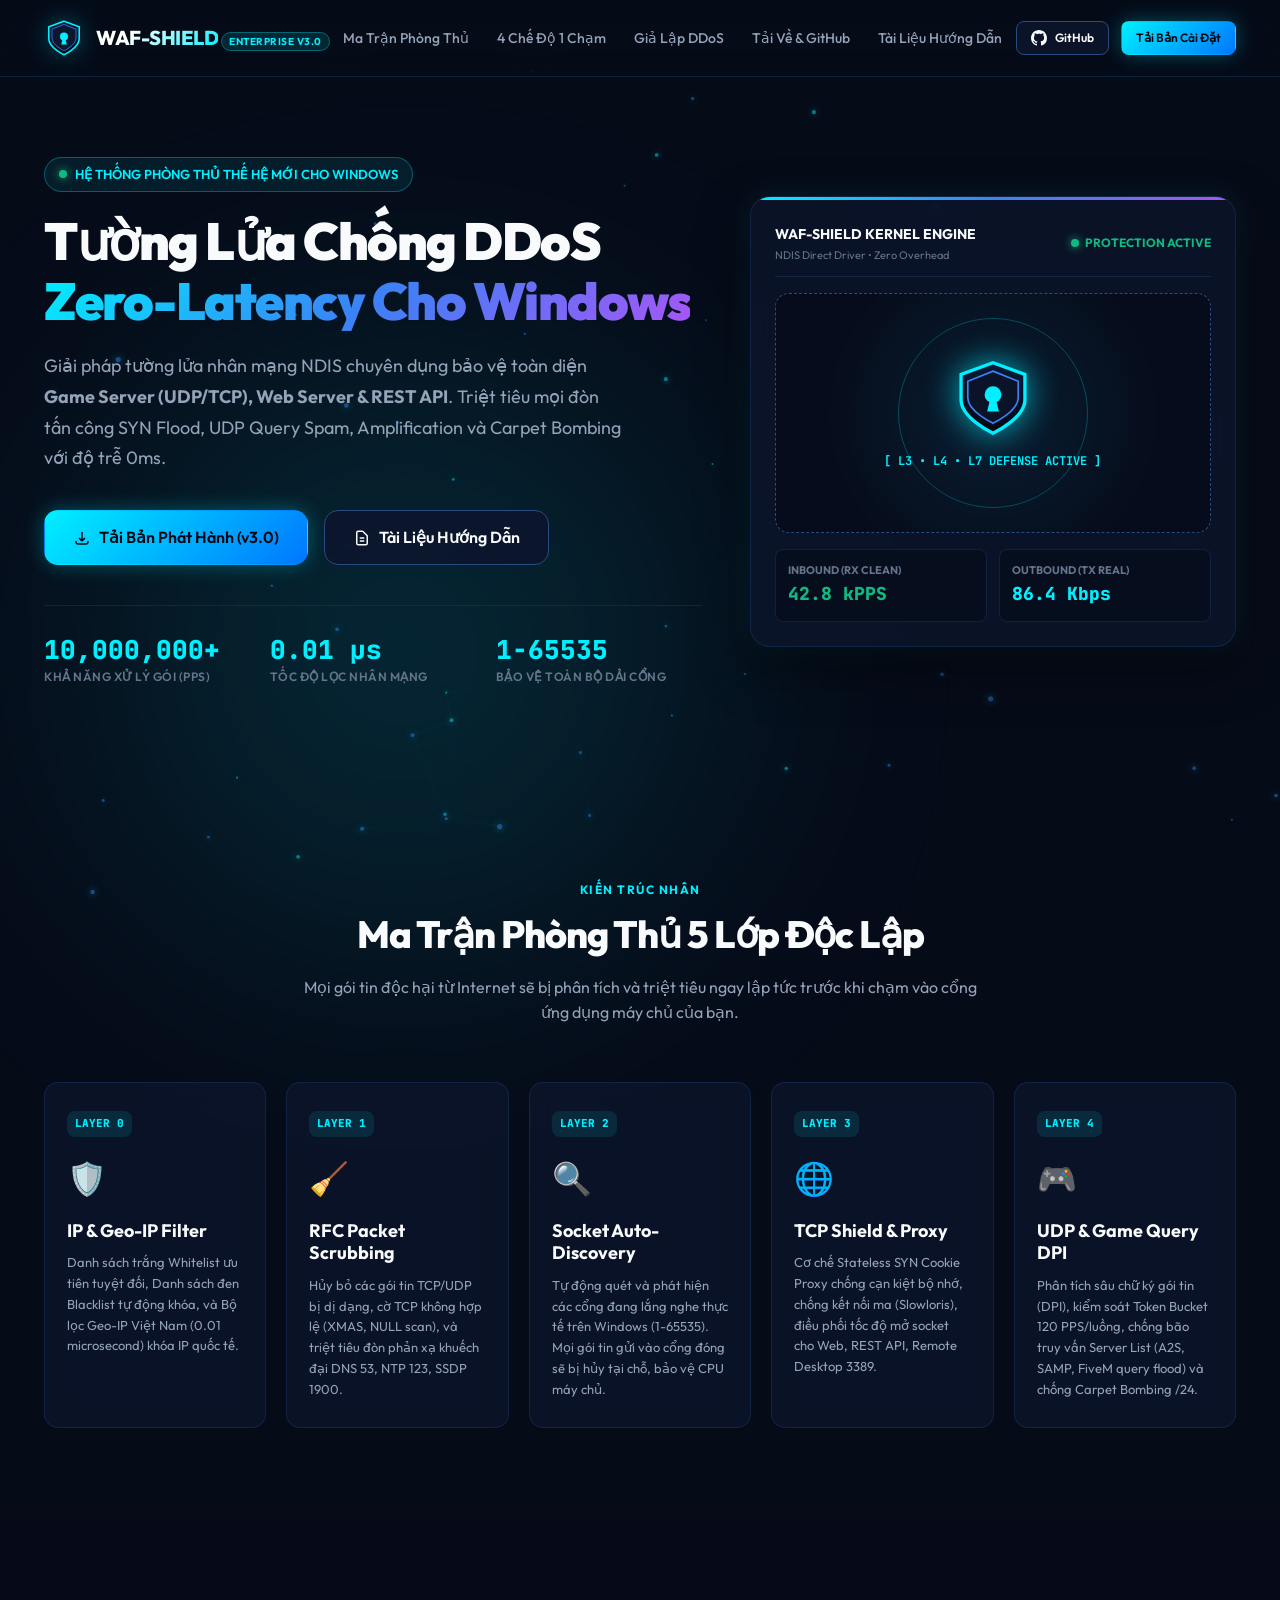
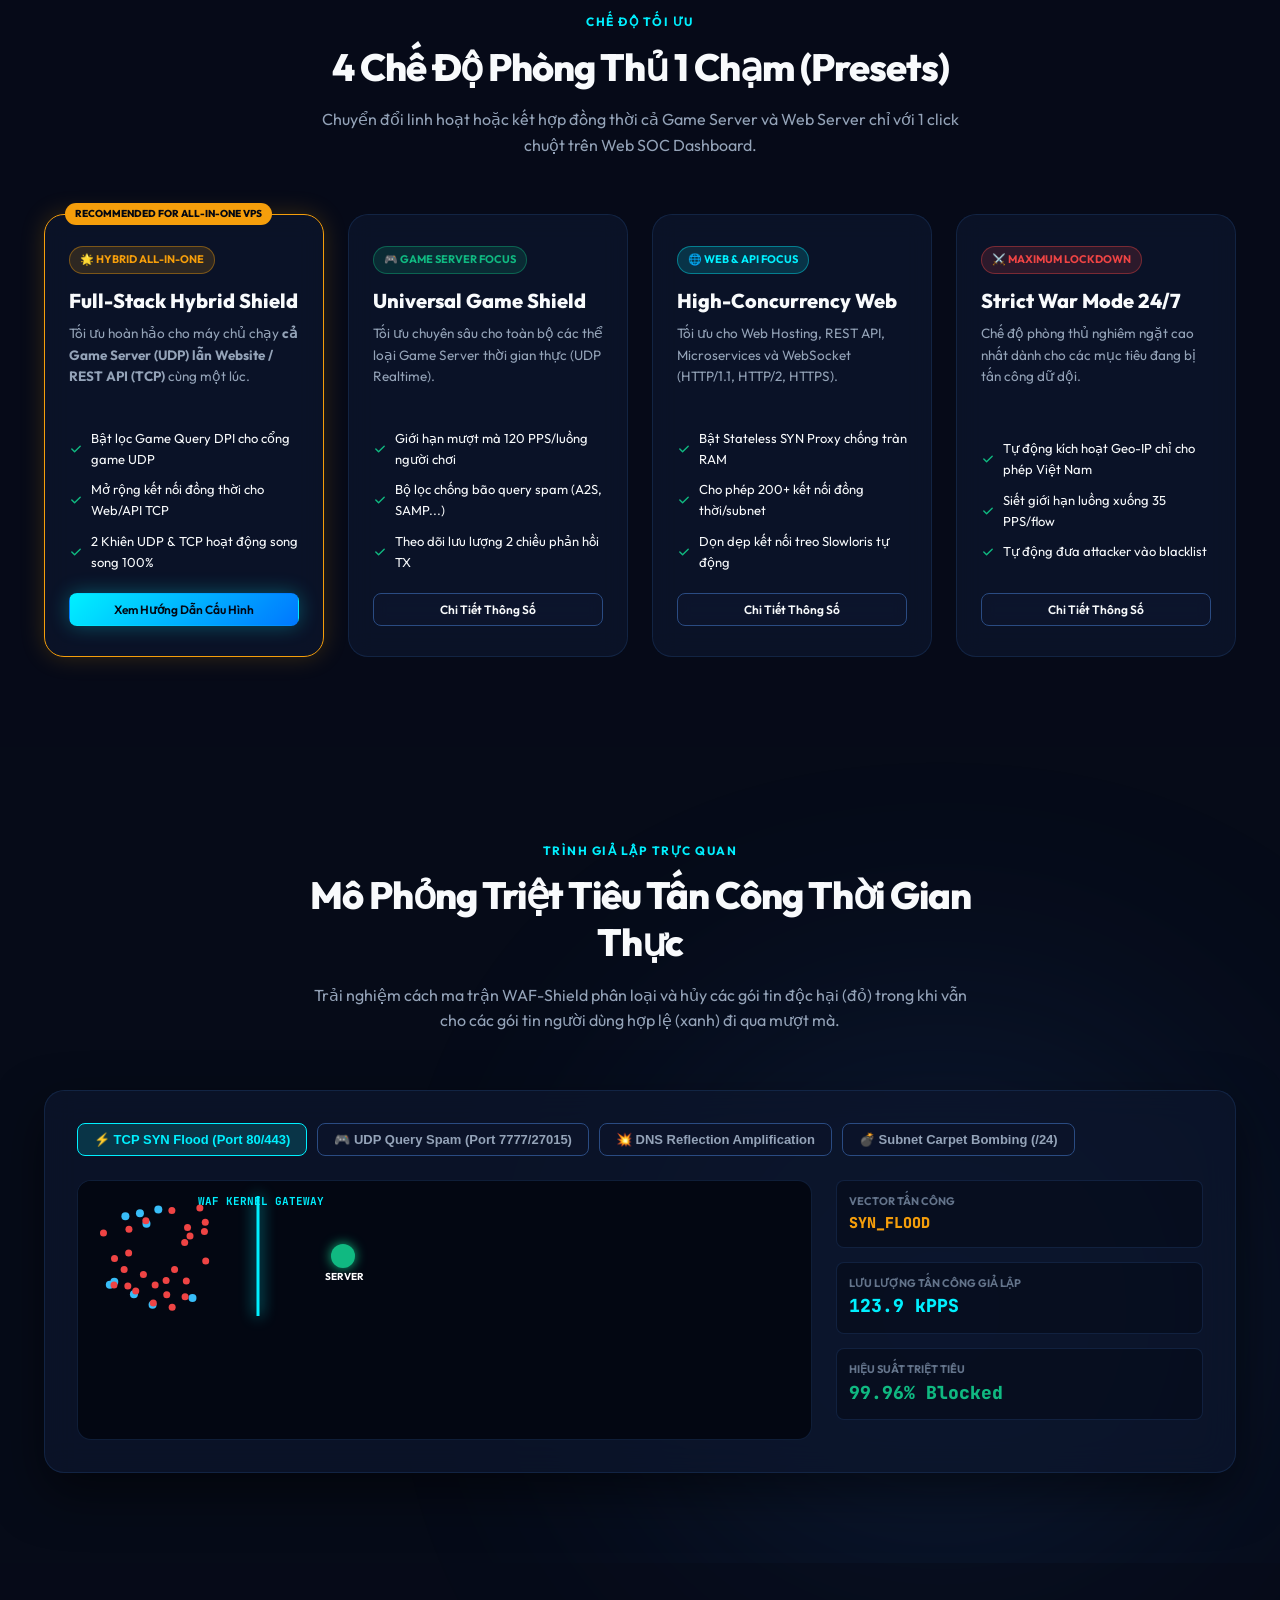
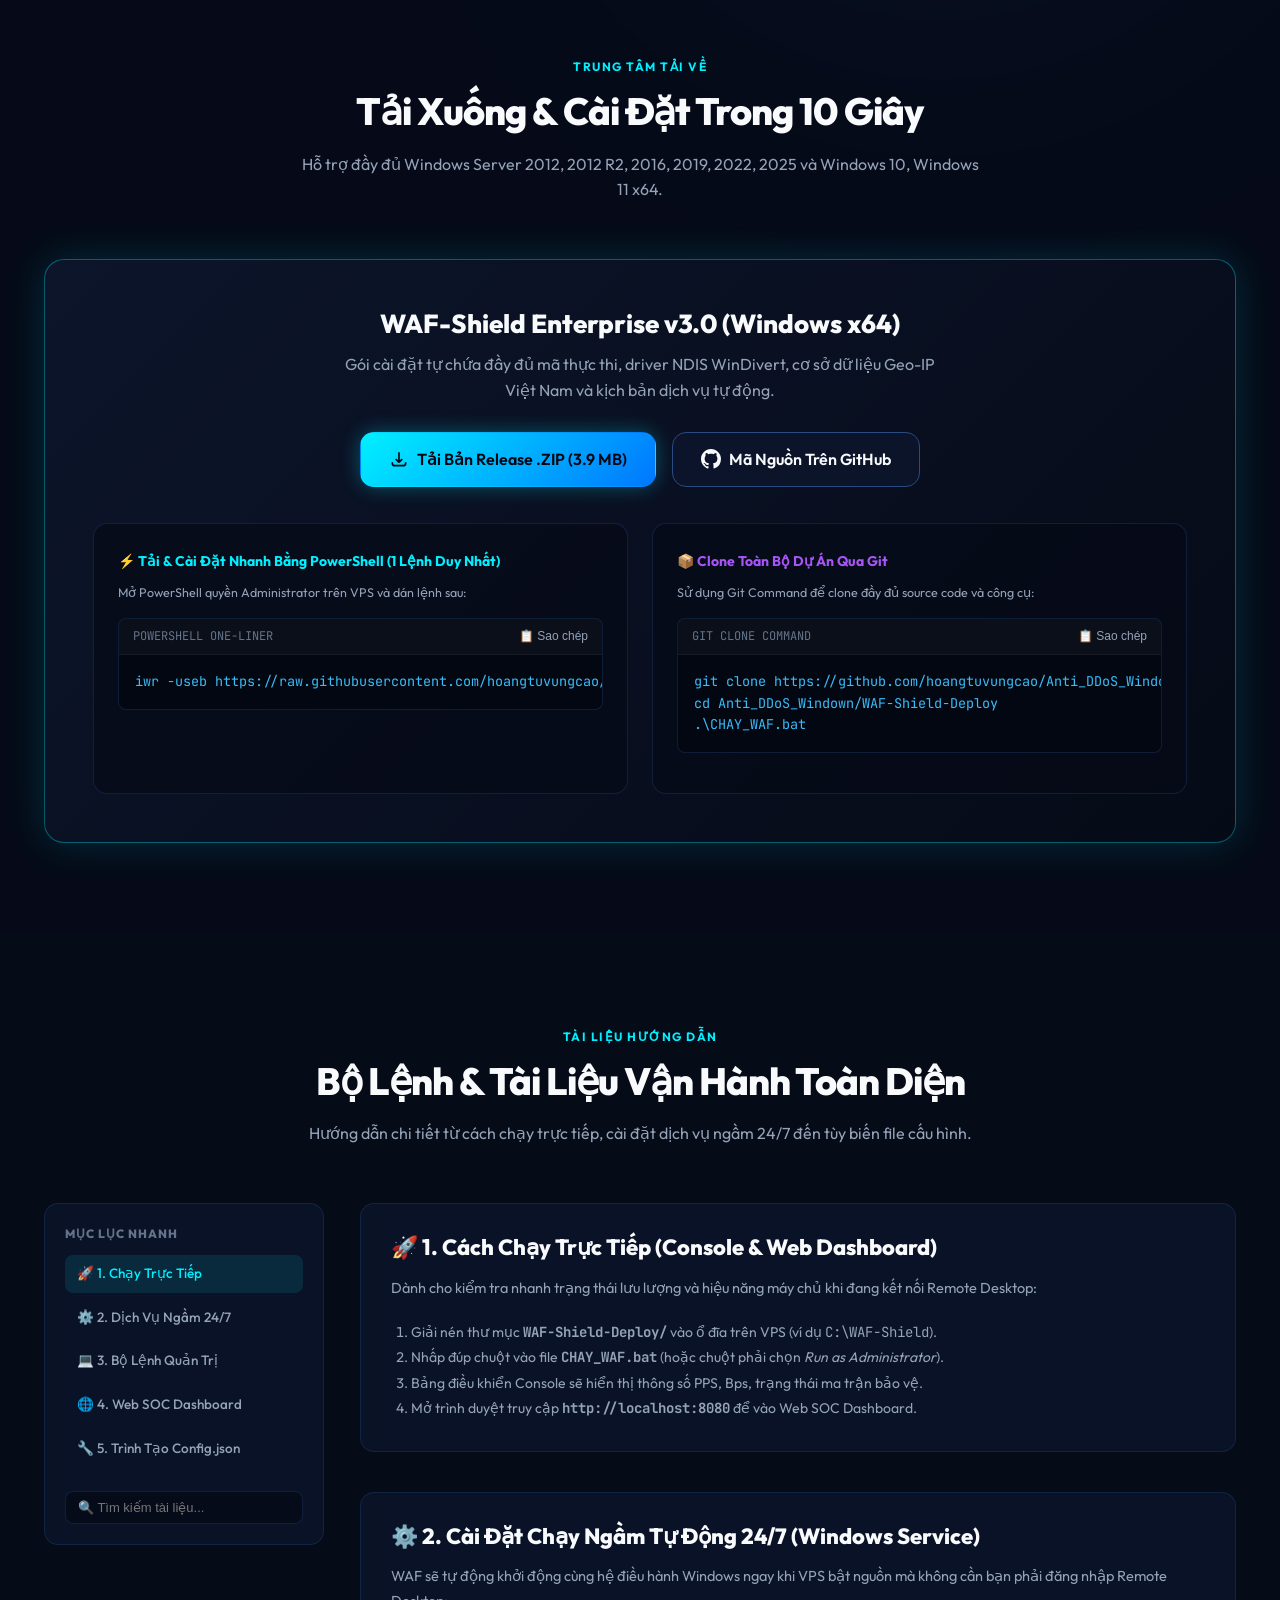
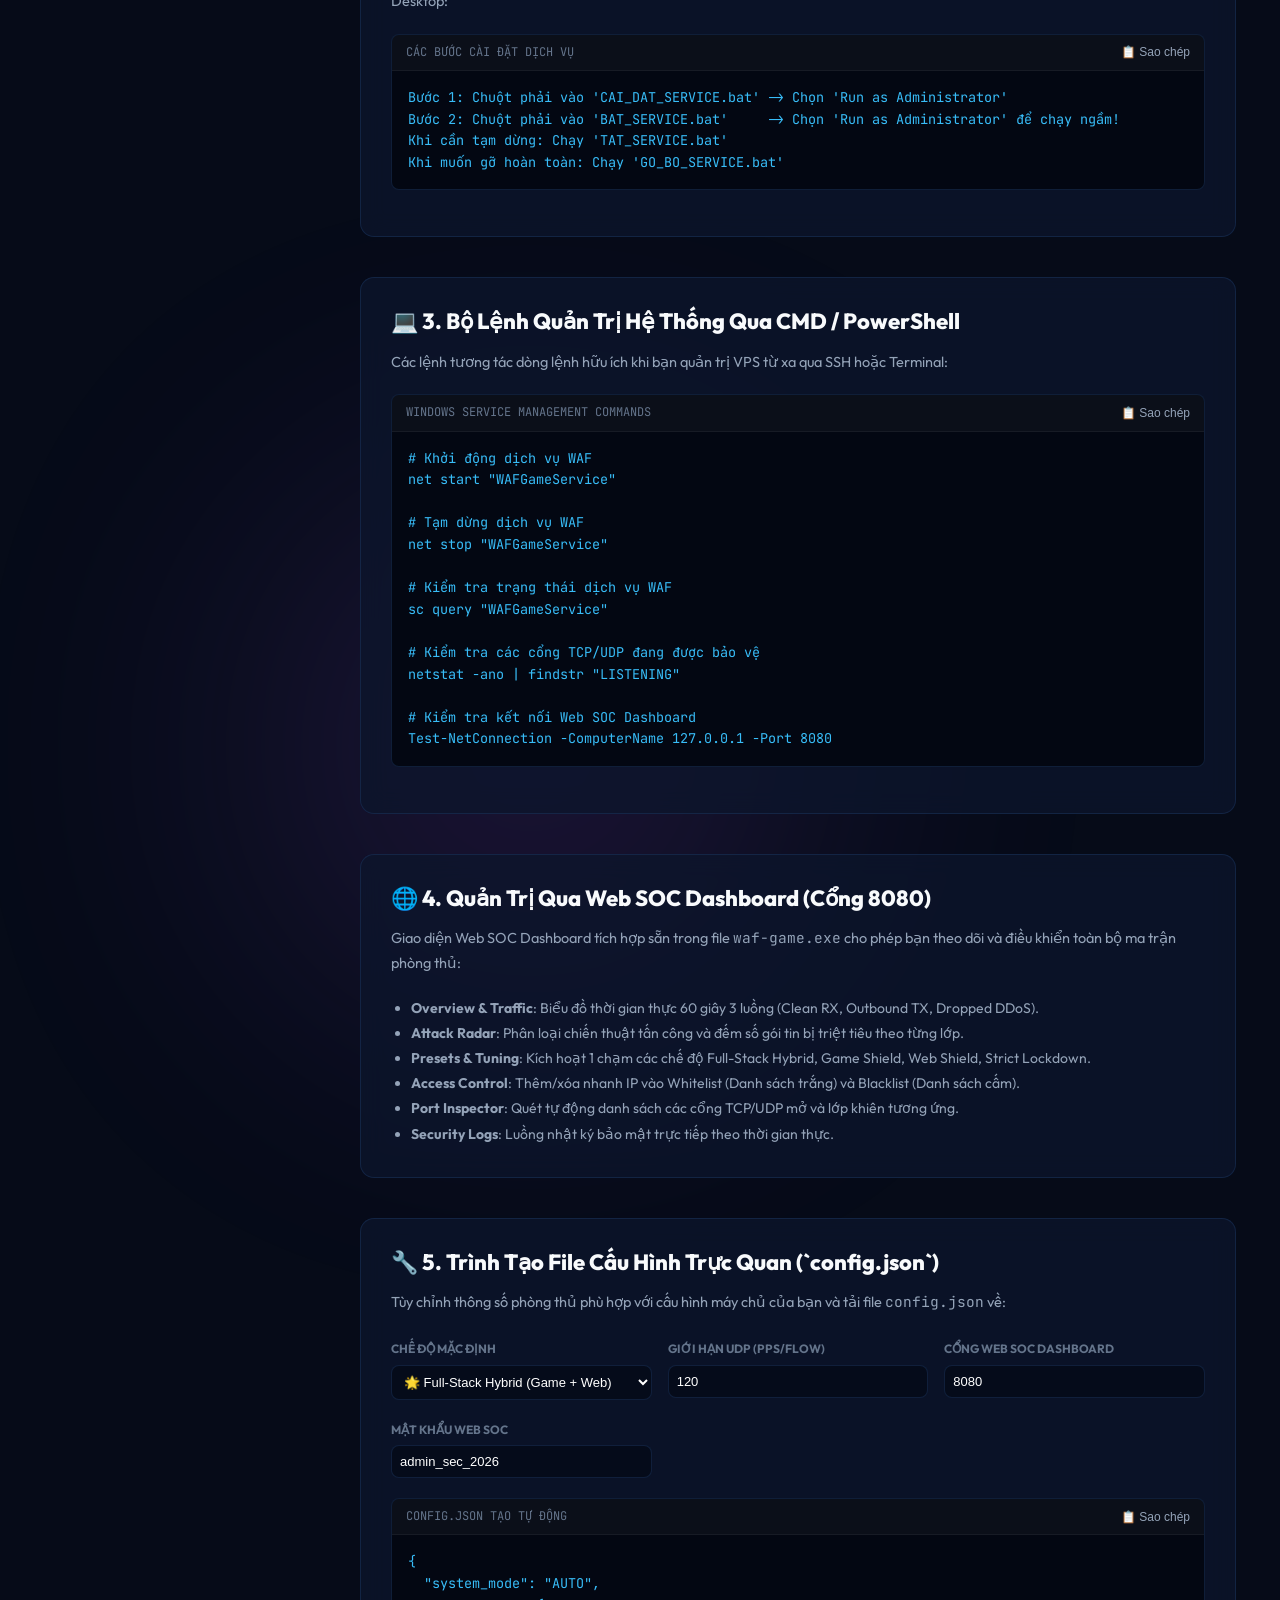
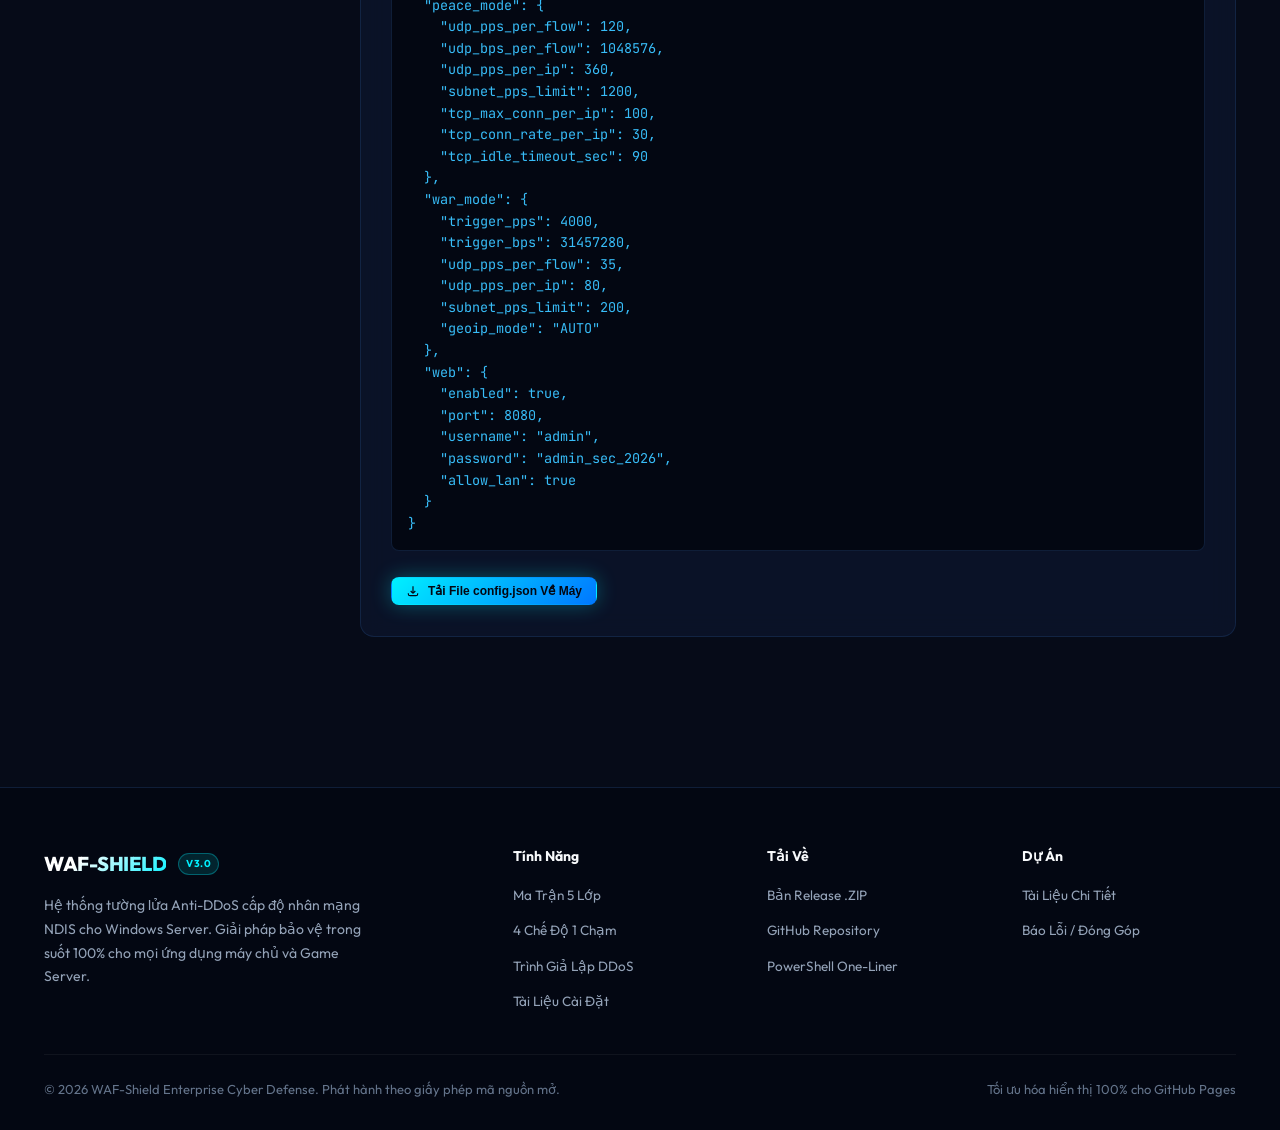
==== trangchu/index.html @ ae3f6ef0 "Add official exhibition landing page for GitHub Pages" ====
<!DOCTYPE html>
<html lang="vi">
<head>
    <meta charset="UTF-8">
    <meta name="viewport" content="width=device-width, initial-scale=1.0, maximum-scale=1.0, user-scalable=no, viewport-fit=cover">
    <title>WAF-Shield Enterprise v3.0 — Tường Lửa Anti-DDoS Đa Năng Cho Windows</title>
    <meta name="description" content="Hệ thống tường lửa Anti-DDoS chuyên dụng cho Game Server, Web Server và API trên Windows. Tốc độ nhân NDIS, độ trễ 0ms, giám sát 2 chiều RX/TX.">
    <meta name="keywords" content="Anti DDoS Windows, Game Server DDoS Protection, WAF Shield, WinDivert Firewall, Anti SYN Flood, Anti UDP Flood">
    <meta property="og:title" content="WAF-Shield Enterprise v3.0 — Anti-DDoS Firewall">
    <meta property="og:description" content="Bảo vệ toàn diện Game Server và Web Server trên Windows trước các cuộc tấn công DDoS quy mô lớn.">
    <meta property="og:type" content="website">

    <!-- Clean Vector SVG Cyber Favicon -->
    <link rel="icon" type="image/svg+xml" href="data:image/svg+xml,%3Csvg xmlns='http://www.w3.org/2000/svg' viewBox='0 0 24 24' fill='%2300f0ff'%3E%3Cpath d='M12 1L3 5v6c0 5.55 3.84 10.74 9 12 5.16-1.26 9-6.45 9-12V5l-9-4zm0 2.18l7 3.12v4.7c0 4.54-3.08 8.78-7 9.88-3.92-1.1-7-5.34-7-9.88V6.3l7-3.12z'/%3E%3C/svg%3E">

    <!-- CSS Design System -->
    <link rel="stylesheet" href="style.css">
</head>
<body>

    <!-- Cyber Canvas Background -->
    <canvas id="cyberCanvas"></canvas>
    <div class="glow-orb glow-orb-1"></div>
    <div class="glow-orb glow-orb-2"></div>
    <div class="glow-orb glow-orb-3"></div>

    <!-- Navigation Header -->
    <header class="navbar">
        <div class="container nav-container">
            <a href="#" class="nav-brand">
                <svg class="brand-icon" viewBox="0 0 100 100" fill="none" xmlns="http://www.w3.org/2000/svg">
                    <path d="M50 8L88 22V52C88 74 50 92 50 92C50 92 12 74 12 52V22L50 8Z" fill="url(#brandGrad)" stroke="#00f0ff" stroke-width="4"/>
                    <path d="M50 16L80 28V50C80 68 50 82 50 82C50 82 20 68 20 50V28L50 16Z" fill="#0d1830" stroke="#3b82f6" stroke-width="2"/>
                    <circle cx="50" cy="46" r="10" fill="#00f0ff"/>
                    <path d="M46 54L43 66H57L54 54H46Z" fill="#00f0ff"/>
                    <defs>
                        <linearGradient id="brandGrad" x1="50" y1="8" x2="50" y2="92" gradientUnits="userSpaceOnUse">
                            <stop stop-color="#0a1a36"/>
                            <stop offset="1" stop-color="#060c18"/>
                        </linearGradient>
                    </defs>
                </svg>
                <div>
                    <span class="brand-title">WAF-SHIELD</span>
                    <span class="brand-badge">ENTERPRISE v3.0</span>
                </div>
            </a>

            <ul class="nav-menu">
                <li><a href="#features" class="nav-link">Ma Trận Phòng Thủ</a></li>
                <li><a href="#presets" class="nav-link">4 Chế Độ 1 Chạm</a></li>
                <li><a href="#simulator" class="nav-link">Giả Lập DDoS</a></li>
                <li><a href="#download" class="nav-link">Tải Về & GitHub</a></li>
                <li><a href="#docs" class="nav-link">Tài Liệu Hướng Dẫn</a></li>
            </ul>

            <div class="nav-cta">
                <a href="https://github.com/hoangtuvungcao/Anti_DDoS_Windown" target="_blank" class="btn btn-secondary btn-sm">
                    <svg width="16" height="16" fill="currentColor" viewBox="0 0 24 24"><path d="M12 0C5.37 0 0 5.37 0 12c0 5.31 3.435 9.795 8.205 11.385.6.105.825-.255.825-.57 0-.285-.015-1.23-.015-2.235-3.015.555-3.795-.735-4.035-1.41-.135-.345-.72-1.41-1.23-1.695-.42-.225-1.02-.78-.015-.795.945-.015 1.62.87 1.845 1.23 1.08 1.815 2.805 1.305 3.495.99.105-.78.42-1.305.765-1.605-2.67-.3-5.46-1.335-5.46-5.925 0-1.305.465-2.385 1.23-3.225-.12-.3-.54-1.53.12-3.18 0 0 1.005-.315 3.3 1.23.96-.27 1.98-.405 3-.405s2.04.135 3 .405c2.295-1.56 3.3-1.23 3.3-1.23.66 1.65.24 2.88.12 3.18.765.84 1.23 1.905 1.23 3.225 0 4.605-2.805 5.625-5.475 5.925.435.375.81 1.095.81 2.22 0 1.605-.015 2.895-.015 3.3 0 .315.225.69.825.57A12.02 12.02 0 0024 12c0-6.63-5.37-12-12-12z"/></svg>
                    GitHub
                </a>
                <a href="#download" class="btn btn-primary btn-sm">Tải Bản Cài Đặt</a>
            </div>
        </div>
    </header>

    <!-- Hero Section -->
    <section class="hero">
        <div class="container hero-grid">
            <div>
                <div class="hero-tag">
                    <span class="pulse-dot"></span>
                    HỆ THỐNG PHÒNG THỦ THẾ HỆ MỚI CHO WINDOWS
                </div>
                <h1 class="hero-title">
                    Tường Lửa Chống DDoS <br>
                    <span class="gradient-text">Zero-Latency Cho Windows</span>
                </h1>
                <p class="hero-desc">
                    Giải pháp tường lửa nhân mạng NDIS chuyên dụng bảo vệ toàn diện <b>Game Server (UDP/TCP), Web Server & REST API</b>. Triệt tiêu mọi đòn tấn công SYN Flood, UDP Query Spam, Amplification và Carpet Bombing với độ trễ 0ms.
                </p>
                <div class="hero-actions">
                    <a href="#download" class="btn btn-primary btn-lg">
                        <svg width="18" height="18" fill="none" stroke="currentColor" stroke-width="2" viewBox="0 0 24 24"><path d="M4 16v1a3 3 0 003 3h10a3 3 0 003-3v-1m-4-4l-4 4m0 0l-4-4m4 4V4"/></svg>
                        Tải Bản Phát Hành (v3.0)
                    </a>
                    <a href="#docs" class="btn btn-secondary btn-lg">
                        <svg width="18" height="18" fill="none" stroke="currentColor" stroke-width="2" viewBox="0 0 24 24"><path d="M9 12h6m-6 4h6m2 5H7a2 2 0 01-2-2V5a2 2 0 012-2h5.586a1 1 0 01.707.293l5.414 5.414a1 1 0 01.293.707V19a2 2 0 01-2 2z"/></svg>
                        Tài Liệu Hướng Dẫn
                    </a>
                </div>
                <div class="hero-metrics">
                    <div class="metric-box">
                        <h4>10,000,000+</h4>
                        <p>Khả Năng Xử Lý Gói (PPS)</p>
                    </div>
                    <div class="metric-box">
                        <h4>0.01 µs</h4>
                        <p>Tốc Độ Lọc Nhân Mạng</p>
                    </div>
                    <div class="metric-box">
                        <h4>1-65535</h4>
                        <p>Bảo Vệ Toàn Bộ Dải Cổng</p>
                    </div>
                </div>
            </div>

            <!-- Hero Interactive Widget -->
            <div class="hero-widget">
                <div class="widget-header">
                    <div>
                        <b style="font-size:14px;">WAF-SHIELD KERNEL ENGINE</b>
                        <p style="font-size:11px; color:var(--text-muted);">NDIS Direct Driver • Zero Overhead</p>
                    </div>
                    <div class="widget-status">
                        <span class="pulse-dot"></span>
                        PROTECTION ACTIVE
                    </div>
                </div>

                <div class="widget-visual">
                    <div class="shield-radar-ring"></div>
                    <svg class="shield-center-icon" viewBox="0 0 100 100" fill="none" xmlns="http://www.w3.org/2000/svg">
                        <path d="M50 8L88 22V52C88 74 50 92 50 92C50 92 12 74 12 52V22L50 8Z" fill="url(#heroGrad)" stroke="#00f0ff" stroke-width="4"/>
                        <path d="M50 18L80 30V50C80 66 50 80 50 80C50 80 20 66 20 50V30L50 18Z" fill="#0b1329" stroke="#3b82f6" stroke-width="2"/>
                        <circle cx="50" cy="46" r="10" fill="#00f0ff"/>
                        <path d="M46 54L43 66H57L54 54H46Z" fill="#00f0ff"/>
                        <defs>
                            <linearGradient id="heroGrad" x1="50" y1="8" x2="50" y2="92" gradientUnits="userSpaceOnUse">
                                <stop stop-color="#0a1a36"/>
                                <stop offset="1" stop-color="#040812"/>
                            </linearGradient>
                        </defs>
                    </svg>
                    <div style="font-size:12px; font-weight:700; color:var(--cyan); margin-top:12px; font-family:var(--font-mono);">
                        [ L3 • L4 • L7 DEFENSE ACTIVE ]
                    </div>
                </div>

                <div class="widget-stream">
                    <div class="stream-card">
                        <div class="stream-title">Inbound (RX Clean)</div>
                        <div class="stream-val" style="color:var(--green);">42.8 kPPS</div>
                    </div>
                    <div class="stream-card">
                        <div class="stream-title">Outbound (TX Real)</div>
                        <div class="stream-val" style="color:var(--cyan);">86.4 Kbps</div>
                    </div>
                </div>
            </div>
        </div>
    </section>

    <!-- 5-Layer Defense Architecture -->
    <section id="features" class="section">
        <div class="container">
            <div class="section-header">
                <span class="section-tag">KIẾN TRÚC NHÂN</span>
                <h2 class="section-title">Ma Trận Phòng Thủ 5 Lớp Độc Lập</h2>
                <p class="section-desc">Mọi gói tin độc hại từ Internet sẽ bị phân tích và triệt tiêu ngay lập tức trước khi chạm vào cổng ứng dụng máy chủ của bạn.</p>
            </div>

            <div class="arch-grid">
                <div class="layer-card">
                    <span class="layer-num">LAYER 0</span>
                    <div class="layer-icon">🛡️</div>
                    <h3 class="layer-title">IP & Geo-IP Filter</h3>
                    <p class="layer-desc">Danh sách trắng Whitelist ưu tiên tuyệt đối, Danh sách đen Blacklist tự động khóa, và Bộ lọc Geo-IP Việt Nam (0.01 microsecond) khóa IP quốc tế.</p>
                </div>

                <div class="layer-card">
                    <span class="layer-num">LAYER 1</span>
                    <div class="layer-icon">🧹</div>
                    <h3 class="layer-title">RFC Packet Scrubbing</h3>
                    <p class="layer-desc">Hủy bỏ các gói tin TCP/UDP bị dị dạng, cờ TCP không hợp lệ (XMAS, NULL scan), và triệt tiêu đòn phản xạ khuếch đại DNS 53, NTP 123, SSDP 1900.</p>
                </div>

                <div class="layer-card">
                    <span class="layer-num">LAYER 2</span>
                    <div class="layer-icon">🔍</div>
                    <h3 class="layer-title">Socket Auto-Discovery</h3>
                    <p class="layer-desc">Tự động quét và phát hiện các cổng đang lắng nghe thực tế trên Windows (1-65535). Mọi gói tin gửi vào cổng đóng sẽ bị hủy tại chỗ, bảo vệ CPU máy chủ.</p>
                </div>

                <div class="layer-card">
                    <span class="layer-num">LAYER 3</span>
                    <div class="layer-icon">🌐</div>
                    <h3 class="layer-title">TCP Shield & Proxy</h3>
                    <p class="layer-desc">Cơ chế Stateless SYN Cookie Proxy chống cạn kiệt bộ nhớ, chống kết nối ma (Slowloris), điều phối tốc độ mở socket cho Web, REST API, Remote Desktop 3389.</p>
                </div>

                <div class="layer-card">
                    <span class="layer-num">LAYER 4</span>
                    <div class="layer-icon">🎮</div>
                    <h3 class="layer-title">UDP & Game Query DPI</h3>
                    <p class="layer-desc">Phân tích sâu chữ ký gói tin (DPI), kiểm soát Token Bucket 120 PPS/luồng, chống bão truy vấn Server List (A2S, SAMP, FiveM query flood) và chống Carpet Bombing /24.</p>
                </div>
            </div>
        </div>
    </section>

    <!-- 4 Instant Presets -->
    <section id="presets" class="section" style="background:rgba(6, 11, 24, 0.5);">
        <div class="container">
            <div class="section-header">
                <span class="section-tag">CHẾ ĐỘ TỐI ƯU</span>
                <h2 class="section-title">4 Chế Độ Phòng Thủ 1 Chạm (Presets)</h2>
                <p class="section-desc">Chuyển đổi linh hoạt hoặc kết hợp đồng thời cả Game Server và Web Server chỉ với 1 click chuột trên Web SOC Dashboard.</p>
            </div>

            <div class="presets-grid">
                <!-- Preset 1: Hybrid -->
                <div class="preset-item featured">
                    <div class="preset-item-header">
                        <span class="preset-badge" style="background:rgba(245, 158, 11, 0.15); color:var(--yellow); border:1px solid rgba(245, 158, 11, 0.4);">🌟 HYBRID ALL-IN-ONE</span>
                        <h3 class="preset-title">Full-Stack Hybrid Shield</h3>
                        <p class="preset-desc">Tối ưu hoàn hảo cho máy chủ chạy <b>cả Game Server (UDP) lẫn Website / REST API (TCP)</b> cùng một lúc.</p>
                    </div>
                    <ul class="preset-specs">
                        <li><svg width="14" height="14" fill="currentColor" viewBox="0 0 20 20"><path fill-rule="evenodd" d="M16.707 5.293a1 1 0 010 1.414l-8 8a1 1 0 01-1.414 0l-4-4a1 1 0 011.414-1.414L8 12.586l7.293-7.293a1 1 0 011.414 0z" clip-rule="evenodd"></path></svg> Bật lọc Game Query DPI cho cổng game UDP</li>
                        <li><svg width="14" height="14" fill="currentColor" viewBox="0 0 20 20"><path fill-rule="evenodd" d="M16.707 5.293a1 1 0 010 1.414l-8 8a1 1 0 01-1.414 0l-4-4a1 1 0 011.414-1.414L8 12.586l7.293-7.293a1 1 0 011.414 0z" clip-rule="evenodd"></path></svg> Mở rộng kết nối đồng thời cho Web/API TCP</li>
                        <li><svg width="14" height="14" fill="currentColor" viewBox="0 0 20 20"><path fill-rule="evenodd" d="M16.707 5.293a1 1 0 010 1.414l-8 8a1 1 0 01-1.414 0l-4-4a1 1 0 011.414-1.414L8 12.586l7.293-7.293a1 1 0 011.414 0z" clip-rule="evenodd"></path></svg> 2 Khiên UDP & TCP hoạt động song song 100%</li>
                    </ul>
                    <a href="#docs" class="btn btn-primary btn-sm">Xem Hướng Dẫn Cấu Hình</a>
                </div>

                <!-- Preset 2: Game -->
                <div class="preset-item">
                    <div class="preset-item-header">
                        <span class="preset-badge" style="background:rgba(16, 185, 129, 0.15); color:var(--green); border:1px solid rgba(16, 185, 129, 0.4);">🎮 GAME SERVER FOCUS</span>
                        <h3 class="preset-title">Universal Game Shield</h3>
                        <p class="preset-desc">Tối ưu chuyên sâu cho toàn bộ các thể loại Game Server thời gian thực (UDP Realtime).</p>
                    </div>
                    <ul class="preset-specs">
                        <li><svg width="14" height="14" fill="currentColor" viewBox="0 0 20 20"><path fill-rule="evenodd" d="M16.707 5.293a1 1 0 010 1.414l-8 8a1 1 0 01-1.414 0l-4-4a1 1 0 011.414-1.414L8 12.586l7.293-7.293a1 1 0 011.414 0z" clip-rule="evenodd"></path></svg> Giới hạn mượt mà 120 PPS/luồng người chơi</li>
                        <li><svg width="14" height="14" fill="currentColor" viewBox="0 0 20 20"><path fill-rule="evenodd" d="M16.707 5.293a1 1 0 010 1.414l-8 8a1 1 0 01-1.414 0l-4-4a1 1 0 011.414-1.414L8 12.586l7.293-7.293a1 1 0 011.414 0z" clip-rule="evenodd"></path></svg> Bộ lọc chống bão query spam (A2S, SAMP...)</li>
                        <li><svg width="14" height="14" fill="currentColor" viewBox="0 0 20 20"><path fill-rule="evenodd" d="M16.707 5.293a1 1 0 010 1.414l-8 8a1 1 0 01-1.414 0l-4-4a1 1 0 011.414-1.414L8 12.586l7.293-7.293a1 1 0 011.414 0z" clip-rule="evenodd"></path></svg> Theo dõi lưu lượng 2 chiều phản hồi TX</li>
                    </ul>
                    <a href="#docs" class="btn btn-secondary btn-sm">Chi Tiết Thông Số</a>
                </div>

                <!-- Preset 3: Web -->
                <div class="preset-item">
                    <div class="preset-item-header">
                        <span class="preset-badge" style="background:rgba(0, 240, 255, 0.15); color:var(--cyan); border:1px solid rgba(0, 240, 255, 0.4);">🌐 WEB & API FOCUS</span>
                        <h3 class="preset-title">High-Concurrency Web</h3>
                        <p class="preset-desc">Tối ưu cho Web Hosting, REST API, Microservices và WebSocket (HTTP/1.1, HTTP/2, HTTPS).</p>
                    </div>
                    <ul class="preset-specs">
                        <li><svg width="14" height="14" fill="currentColor" viewBox="0 0 20 20"><path fill-rule="evenodd" d="M16.707 5.293a1 1 0 010 1.414l-8 8a1 1 0 01-1.414 0l-4-4a1 1 0 011.414-1.414L8 12.586l7.293-7.293a1 1 0 011.414 0z" clip-rule="evenodd"></path></svg> Bật Stateless SYN Proxy chống tràn RAM</li>
                        <li><svg width="14" height="14" fill="currentColor" viewBox="0 0 20 20"><path fill-rule="evenodd" d="M16.707 5.293a1 1 0 010 1.414l-8 8a1 1 0 01-1.414 0l-4-4a1 1 0 011.414-1.414L8 12.586l7.293-7.293a1 1 0 011.414 0z" clip-rule="evenodd"></path></svg> Cho phép 200+ kết nối đồng thời/subnet</li>
                        <li><svg width="14" height="14" fill="currentColor" viewBox="0 0 20 20"><path fill-rule="evenodd" d="M16.707 5.293a1 1 0 010 1.414l-8 8a1 1 0 01-1.414 0l-4-4a1 1 0 011.414-1.414L8 12.586l7.293-7.293a1 1 0 011.414 0z" clip-rule="evenodd"></path></svg> Dọn dẹp kết nối treo Slowloris tự động</li>
                    </ul>
                    <a href="#docs" class="btn btn-secondary btn-sm">Chi Tiết Thông Số</a>
                </div>

                <!-- Preset 4: Strict -->
                <div class="preset-item">
                    <div class="preset-item-header">
                        <span class="preset-badge" style="background:rgba(239, 68, 68, 0.15); color:var(--red); border:1px solid rgba(239, 68, 68, 0.4);">⚔️ MAXIMUM LOCKDOWN</span>
                        <h3 class="preset-title">Strict War Mode 24/7</h3>
                        <p class="preset-desc">Chế độ phòng thủ nghiêm ngặt cao nhất dành cho các mục tiêu đang bị tấn công dữ dội.</p>
                    </div>
                    <ul class="preset-specs">
                        <li><svg width="14" height="14" fill="currentColor" viewBox="0 0 20 20"><path fill-rule="evenodd" d="M16.707 5.293a1 1 0 010 1.414l-8 8a1 1 0 01-1.414 0l-4-4a1 1 0 011.414-1.414L8 12.586l7.293-7.293a1 1 0 011.414 0z" clip-rule="evenodd"></path></svg> Tự động kích hoạt Geo-IP chỉ cho phép Việt Nam</li>
                        <li><svg width="14" height="14" fill="currentColor" viewBox="0 0 20 20"><path fill-rule="evenodd" d="M16.707 5.293a1 1 0 010 1.414l-8 8a1 1 0 01-1.414 0l-4-4a1 1 0 011.414-1.414L8 12.586l7.293-7.293a1 1 0 011.414 0z" clip-rule="evenodd"></path></svg> Siết giới hạn luồng xuống 35 PPS/flow</li>
                        <li><svg width="14" height="14" fill="currentColor" viewBox="0 0 20 20"><path fill-rule="evenodd" d="M16.707 5.293a1 1 0 010 1.414l-8 8a1 1 0 01-1.414 0l-4-4a1 1 0 011.414-1.414L8 12.586l7.293-7.293a1 1 0 011.414 0z" clip-rule="evenodd"></path></svg> Tự động đưa attacker vào blacklist</li>
                    </ul>
                    <a href="#docs" class="btn btn-secondary btn-sm">Chi Tiết Thông Số</a>
                </div>
            </div>
        </div>
    </section>

    <!-- Interactive DDoS Simulator -->
    <section id="simulator" class="section">
        <div class="container">
            <div class="section-header">
                <span class="section-tag">TRÌNH GIẢ LẬP TRỰC QUAN</span>
                <h2 class="section-title">Mô Phỏng Triệt Tiêu Tấn Công Thời Gian Thực</h2>
                <p class="section-desc">Trải nghiệm cách ma trận WAF-Shield phân loại và hủy các gói tin độc hại (đỏ) trong khi vẫn cho các gói tin người dùng hợp lệ (xanh) đi qua mượt mà.</p>
            </div>

            <div class="simulator-container">
                <div class="sim-controls">
                    <div class="sim-attacks">
                        <button class="sim-btn active" onclick="switchSimAttack('SYN_FLOOD')">⚡ TCP SYN Flood (Port 80/443)</button>
                        <button class="sim-btn" onclick="switchSimAttack('UDP_QUERY_SPAM')">🎮 UDP Query Spam (Port 7777/27015)</button>
                        <button class="sim-btn" onclick="switchSimAttack('DNS_AMPLIFICATION')">💥 DNS Reflection Amplification</button>
                        <button class="sim-btn" onclick="switchSimAttack('CARPET_BOMBING')">💣 Subnet Carpet Bombing (/24)</button>
                    </div>
                </div>

                <div class="sim-display">
                    <div class="sim-canvas-box">
                        <canvas id="simCanvas"></canvas>
                    </div>

                    <div class="sim-stats-box">
                        <div class="stream-card">
                            <div class="stream-title">Vector Tấn Công</div>
                            <div class="stream-val" id="simStatVector" style="color:var(--yellow); font-size:15px;">SYN_FLOOD</div>
                        </div>
                        <div class="stream-card">
                            <div class="stream-title">Lưu Lượng Tấn Công Giả Lập</div>
                            <div class="stream-val" id="simStatPPS" style="color:var(--cyan);">124.5 kPPS</div>
                        </div>
                        <div class="stream-card">
                            <div class="stream-title">Hiệu Suất Triệt Tiêu</div>
                            <div class="stream-val" id="simStatDrop" style="color:var(--green);">99.89% Blocked</div>
                        </div>
                    </div>
                </div>
            </div>
        </div>
    </section>

    <!-- Download & GitHub Release Center -->
    <section id="download" class="section" style="background:rgba(6, 11, 24, 0.5);">
        <div class="container">
            <div class="section-header">
                <span class="section-tag">TRUNG TÂM TẢI VỀ</span>
                <h2 class="section-title">Tải Xuống & Cài Đặt Trong 10 Giây</h2>
                <p class="section-desc">Hỗ trợ đầy đủ Windows Server 2012, 2012 R2, 2016, 2019, 2022, 2025 và Windows 10, Windows 11 x64.</p>
            </div>

            <div class="download-card">
                <h3 style="font-size:26px; font-weight:800; margin-bottom:12px;">WAF-Shield Enterprise v3.0 (Windows x64)</h3>
                <p style="color:var(--text-secondary); max-width:600px; margin:0 auto 28px;">
                    Gói cài đặt tự chứa đầy đủ mã thực thi, driver NDIS WinDivert, cơ sở dữ liệu Geo-IP Việt Nam và kịch bản dịch vụ tự động.
                </p>

                <div style="display:flex; justify-content:center; gap:16px; flex-wrap:wrap; margin-bottom:30px;">
                    <a href="https://github.com/hoangtuvungcao/Anti_DDoS_Windown/releases/latest/download/WAF-Shield-Windows-Release.zip" class="btn btn-primary btn-lg">
                        <svg width="20" height="20" fill="none" stroke="currentColor" stroke-width="2" viewBox="0 0 24 24"><path d="M4 16v1a3 3 0 003 3h10a3 3 0 003-3v-1m-4-4l-4 4m0 0l-4-4m4 4V4"/></svg>
                        Tải Bản Release .ZIP (3.9 MB)
                    </a>
                    <a href="https://github.com/hoangtuvungcao/Anti_DDoS_Windown" target="_blank" class="btn btn-secondary btn-lg">
                        <svg width="20" height="20" fill="currentColor" viewBox="0 0 24 24"><path d="M12 0C5.37 0 0 5.37 0 12c0 5.31 3.435 9.795 8.205 11.385.6.105.825-.255.825-.57 0-.285-.015-1.23-.015-2.235-3.015.555-3.795-.735-4.035-1.41-.135-.345-.72-1.41-1.23-1.695-.42-.225-1.02-.78-.015-.795.945-.015 1.62.87 1.845 1.23 1.08 1.815 2.805 1.305 3.495.99.105-.78.42-1.305.765-1.605-2.67-.3-5.46-1.335-5.46-5.925 0-1.305.465-2.385 1.23-3.225-.12-.3-.54-1.53.12-3.18 0 0 1.005-.315 3.3 1.23.96-.27 1.98-.405 3-.405s2.04.135 3 .405c2.295-1.56 3.3-1.23 3.3-1.23.66 1.65.24 2.88.12 3.18.765.84 1.23 1.905 1.23 3.225 0 4.605-2.805 5.625-5.475 5.925.435.375.81 1.095.81 2.22 0 1.605-.015 2.895-.015 3.3 0 .315.225.69.825.57A12.02 12.02 0 0024 12c0-6.63-5.37-12-12-12z"/></svg>
                        Mã Nguồn Trên GitHub
                    </a>
                </div>

                <div class="download-grid">
                    <div class="dl-box">
                        <b style="color:var(--cyan); font-size:14px;">⚡ Tải & Cài Đặt Nhanh Bằng PowerShell (1 Lệnh Duy Nhất)</b>
                        <p style="font-size:12.5px; color:var(--text-secondary); margin:8px 0 12px;">Mở PowerShell quyền Administrator trên VPS và dán lệnh sau:</p>
                        <div class="code-container">
                            <div class="code-header">
                                <span>POWERSHELL ONE-LINER</span>
                                <button class="code-copy-btn" onclick="copyCode('psCmd', 'lệnh PowerShell')">📋 Sao chép</button>
                            </div>
                            <pre class="code-box" id="psCmd">iwr -useb https://raw.githubusercontent.com/hoangtuvungcao/Anti_DDoS_Windown/main/WAF-Shield-Windows-Release.zip -OutFile WAF-Shield.zip; Expand-Archive WAF-Shield.zip -DestinationPath C:\WAF-Shield -Force; cd C:\WAF-Shield\WAF-Shield-Deploy; .\CHAY_WAF.bat</pre>
                        </div>
                    </div>

                    <div class="dl-box">
                        <b style="color:var(--purple); font-size:14px;">📦 Clone Toàn Bộ Dự Án Qua Git</b>
                        <p style="font-size:12.5px; color:var(--text-secondary); margin:8px 0 12px;">Sử dụng Git Command để clone đầy đủ source code và công cụ:</p>
                        <div class="code-container">
                            <div class="code-header">
                                <span>GIT CLONE COMMAND</span>
                                <button class="code-copy-btn" onclick="copyCode('gitCmd', 'lệnh Git')">📋 Sao chép</button>
                            </div>
                            <pre class="code-box" id="gitCmd">git clone https://github.com/hoangtuvungcao/Anti_DDoS_Windown.git
cd Anti_DDoS_Windown/WAF-Shield-Deploy
.\CHAY_WAF.bat</pre>
                        </div>
                    </div>
                </div>
            </div>
        </div>
    </section>

    <!-- Comprehensive Documentation & Commands Guide -->
    <section id="docs" class="section">
        <div class="container">
            <div class="section-header">
                <span class="section-tag">TÀI LIỆU HƯỚNG DẪN</span>
                <h2 class="section-title">Bộ Lệnh & Tài Liệu Vận Hành Toàn Diện</h2>
                <p class="section-desc">Hướng dẫn chi tiết từ cách chạy trực tiếp, cài đặt dịch vụ ngầm 24/7 đến tùy biến file cấu hình.</p>
            </div>

            <div class="docs-wrapper">
                <aside class="docs-sidebar">
                    <div class="docs-nav-title">Mục Lục Nhanh</div>
                    <ul class="docs-nav-list">
                        <li class="docs-nav-item active"><a href="#doc-quickstart">🚀 1. Chạy Trực Tiếp</a></li>
                        <li class="docs-nav-item"><a href="#doc-service">⚙️ 2. Dịch Vụ Ngầm 24/7</a></li>
                        <li class="docs-nav-item"><a href="#doc-cmds">💻 3. Bộ Lệnh Quản Trị</a></li>
                        <li class="docs-nav-item"><a href="#doc-web">🌐 4. Web SOC Dashboard</a></li>
                        <li class="docs-nav-item"><a href="#doc-config">🔧 5. Trình Tạo Config.json</a></li>
                    </ul>

                    <div style="margin-top:24px;">
                        <input type="text" id="docsSearchInput" placeholder="🔍 Tìm kiếm tài liệu..." style="width:100%; padding:8px 12px; background:rgba(6,11,24,0.7); border:1px solid var(--border-dim); border-radius:var(--radius-sm); color:#fff; font-size:13px;">
                    </div>
                </aside>

                <div class="docs-content">
                    <!-- Doc 1 -->
                    <div class="docs-block" id="doc-quickstart">
                        <h3>🚀 1. Cách Chạy Trực Tiếp (Console & Web Dashboard)</h3>
                        <p>Dành cho kiểm tra nhanh trạng thái lưu lượng và hiệu năng máy chủ khi đang kết nối Remote Desktop:</p>
                        <ol style="margin-left:20px; color:var(--text-secondary); line-height:1.8; font-size:14px;">
                            <li>Giải nén thư mục <b><code>WAF-Shield-Deploy/</code></b> vào ổ đĩa trên VPS (ví dụ <code>C:\WAF-Shield</code>).</li>
                            <li>Nhấp đúp chuột vào file <b><code>CHAY_WAF.bat</code></b> (hoặc chuột phải chọn <i>Run as Administrator</i>).</li>
                            <li>Bảng điều khiển Console sẽ hiển thị thông số PPS, Bps, trạng thái ma trận bảo vệ.</li>
                            <li>Mở trình duyệt truy cập <b><code>http://localhost:8080</code></b> để vào Web SOC Dashboard.</li>
                        </ol>
                    </div>

                    <!-- Doc 2 -->
                    <div class="docs-block" id="doc-service">
                        <h3>⚙️ 2. Cài Đặt Chạy Ngầm Tự Động 24/7 (Windows Service)</h3>
                        <p>WAF sẽ tự động khởi động cùng hệ điều hành Windows ngay khi VPS bật nguồn mà không cần bạn phải đăng nhập Remote Desktop:</p>
                        
                        <div class="code-container">
                            <div class="code-header">
                                <span>CÁC BƯỚC CÀI ĐẶT DỊCH VỤ</span>
                                <button class="code-copy-btn" onclick="copyCode('srvCmds', 'hướng dẫn dịch vụ')">📋 Sao chép</button>
                            </div>
                            <pre class="code-box" id="srvCmds">Bước 1: Chuột phải vào 'CAI_DAT_SERVICE.bat' -> Chọn 'Run as Administrator'
Bước 2: Chuột phải vào 'BAT_SERVICE.bat'     -> Chọn 'Run as Administrator' để chạy ngầm!
Khi cần tạm dừng: Chạy 'TAT_SERVICE.bat'
Khi muốn gỡ hoàn toàn: Chạy 'GO_BO_SERVICE.bat'</pre>
                        </div>
                    </div>

                    <!-- Doc 3 -->
                    <div class="docs-block" id="doc-cmds">
                        <h3>💻 3. Bộ Lệnh Quản Trị Hệ Thống Qua CMD / PowerShell</h3>
                        <p>Các lệnh tương tác dòng lệnh hữu ích khi bạn quản trị VPS từ xa qua SSH hoặc Terminal:</p>

                        <div class="code-container">
                            <div class="code-header">
                                <span>WINDOWS SERVICE MANAGEMENT COMMANDS</span>
                                <button class="code-copy-btn" onclick="copyCode('winCmds', 'lệnh Windows')">📋 Sao chép</button>
                            </div>
                            <pre class="code-box" id="winCmds"># Khởi động dịch vụ WAF
net start "WAFGameService"

# Tạm dừng dịch vụ WAF
net stop "WAFGameService"

# Kiểm tra trạng thái dịch vụ WAF
sc query "WAFGameService"

# Kiểm tra các cổng TCP/UDP đang được bảo vệ
netstat -ano | findstr "LISTENING"

# Kiểm tra kết nối Web SOC Dashboard
Test-NetConnection -ComputerName 127.0.0.1 -Port 8080</pre>
                        </div>
                    </div>

                    <!-- Doc 4 -->
                    <div class="docs-block" id="doc-web">
                        <h3>🌐 4. Quản Trị Qua Web SOC Dashboard (Cổng 8080)</h3>
                        <p>Giao diện Web SOC Dashboard tích hợp sẵn trong file <code>waf-game.exe</code> cho phép bạn theo dõi và điều khiển toàn bộ ma trận phòng thủ:</p>
                        <ul style="margin-left:20px; color:var(--text-secondary); line-height:1.8; font-size:14px;">
                            <li><b>Overview & Traffic</b>: Biểu đồ thời gian thực 60 giây 3 luồng (Clean RX, Outbound TX, Dropped DDoS).</li>
                            <li><b>Attack Radar</b>: Phân loại chiến thuật tấn công và đếm số gói tin bị triệt tiêu theo từng lớp.</li>
                            <li><b>Presets & Tuning</b>: Kích hoạt 1 chạm các chế độ Full-Stack Hybrid, Game Shield, Web Shield, Strict Lockdown.</li>
                            <li><b>Access Control</b>: Thêm/xóa nhanh IP vào Whitelist (Danh sách trắng) và Blacklist (Danh sách cấm).</li>
                            <li><b>Port Inspector</b>: Quét tự động danh sách các cổng TCP/UDP mở và lớp khiên tương ứng.</li>
                            <li><b>Security Logs</b>: Luồng nhật ký bảo mật trực tiếp theo thời gian thực.</li>
                        </ul>
                    </div>

                    <!-- Doc 5: Config Generator -->
                    <div class="docs-block" id="doc-config">
                        <h3>🔧 5. Trình Tạo File Cấu Hình Trực Quan (`config.json`)</h3>
                        <p>Tùy chỉnh thông số phòng thủ phù hợp với cấu hình máy chủ của bạn và tải file <code>config.json</code> về:</p>

                        <div style="display:grid; grid-template-columns:repeat(auto-fit, minmax(200px, 1fr)); gap:16px; margin-bottom:20px;">
                            <div>
                                <label style="font-size:12px; font-weight:700; color:var(--text-muted);">CHẾ ĐỘ MẶC ĐỊNH</label>
                                <select id="cfgPreset" onchange="updateGeneratedConfig()" style="width:100%; padding:8px; background:rgba(6,11,24,0.8); border:1px solid var(--border-dim); border-radius:var(--radius-sm); color:#fff; font-size:13px; margin-top:4px;">
                                    <option value="HYBRID">🌟 Full-Stack Hybrid (Game + Web)</option>
                                    <option value="GAME">🎮 Universal Game Shield</option>
                                    <option value="WEB">🌐 High-Concurrency Web Shield</option>
                                    <option value="STRICT">⚔️ Strict War Mode</option>
                                </select>
                            </div>
                            <div>
                                <label style="font-size:12px; font-weight:700; color:var(--text-muted);">GIỚI HẠN UDP (PPS/FLOW)</label>
                                <input type="number" id="cfgFlowPPS" value="120" oninput="updateGeneratedConfig()" style="width:100%; padding:8px; background:rgba(6,11,24,0.8); border:1px solid var(--border-dim); border-radius:var(--radius-sm); color:#fff; font-size:13px; margin-top:4px;">
                            </div>
                            <div>
                                <label style="font-size:12px; font-weight:700; color:var(--text-muted);">CỔNG WEB SOC DASHBOARD</label>
                                <input type="number" id="cfgWebPort" value="8080" oninput="updateGeneratedConfig()" style="width:100%; padding:8px; background:rgba(6,11,24,0.8); border:1px solid var(--border-dim); border-radius:var(--radius-sm); color:#fff; font-size:13px; margin-top:4px;">
                            </div>
                            <div>
                                <label style="font-size:12px; font-weight:700; color:var(--text-muted);">MẬT KHẨU WEB SOC</label>
                                <input type="text" id="cfgWebPass" value="admin_sec_2026" oninput="updateGeneratedConfig()" style="width:100%; padding:8px; background:rgba(6,11,24,0.8); border:1px solid var(--border-dim); border-radius:var(--radius-sm); color:#fff; font-size:13px; margin-top:4px;">
                            </div>
                        </div>

                        <div class="code-container">
                            <div class="code-header">
                                <span>CONFIG.JSON TẠO TỰ ĐỘNG</span>
                                <button class="code-copy-btn" onclick="copyCode('configJsonPreview', 'cấu hình config.json')">📋 Sao chép</button>
                            </div>
                            <pre class="code-box" id="configJsonPreview"></pre>
                        </div>

                        <button class="btn btn-primary btn-sm" onclick="downloadCustomConfig()" style="margin-top:10px;">
                            <svg width="14" height="14" fill="none" stroke="currentColor" stroke-width="2" viewBox="0 0 24 24"><path d="M4 16v1a3 3 0 003 3h10a3 3 0 003-3v-1m-4-4l-4 4m0 0l-4-4m4 4V4"/></svg>
                            Tải File config.json Về Máy
                        </button>
                    </div>
                </div>
            </div>
        </div>
    </section>

    <!-- Footer -->
    <footer class="footer">
        <div class="container">
            <div class="footer-grid">
                <div>
                    <div class="nav-brand" style="margin-bottom:12px;">
                        <span class="brand-title">WAF-SHIELD</span>
                        <span class="brand-badge">v3.0</span>
                    </div>
                    <p class="footer-desc">
                        Hệ thống tường lửa Anti-DDoS cấp độ nhân mạng NDIS cho Windows Server. Giải pháp bảo vệ trong suốt 100% cho mọi ứng dụng máy chủ và Game Server.
                    </p>
                </div>
                <div class="footer-col">
                    <h5>Tính Năng</h5>
                    <ul class="footer-links">
                        <li><a href="#features">Ma Trận 5 Lớp</a></li>
                        <li><a href="#presets">4 Chế Độ 1 Chạm</a></li>
                        <li><a href="#simulator">Trình Giả Lập DDoS</a></li>
                        <li><a href="#docs">Tài Liệu Cài Đặt</a></li>
                    </ul>
                </div>
                <div class="footer-col">
                    <h5>Tải Về</h5>
                    <ul class="footer-links">
                        <li><a href="https://github.com/hoangtuvungcao/Anti_DDoS_Windown/releases/latest/download/WAF-Shield-Windows-Release.zip">Bản Release .ZIP</a></li>
                        <li><a href="https://github.com/hoangtuvungcao/Anti_DDoS_Windown">GitHub Repository</a></li>
                        <li><a href="#download">PowerShell One-Liner</a></li>
                    </ul>
                </div>
                <div class="footer-col">
                    <h5>Dự Án</h5>
                    <ul class="footer-links">
                        <li><a href="https://github.com/hoangtuvungcao/Anti_DDoS_Windown/blob/main/README.md">Tài Liệu Chi Tiết</a></li>
                        <li><a href="https://github.com/hoangtuvungcao/Anti_DDoS_Windown/issues">Báo Lỗi / Đóng Góp</a></li>
                    </ul>
                </div>
            </div>

            <div class="footer-bottom">
                <div>© 2026 WAF-Shield Enterprise Cyber Defense. Phát hành theo giấy phép mã nguồn mở.</div>
                <div>Tối ưu hóa hiển thị 100% cho GitHub Pages</div>
            </div>
        </div>
    </footer>

    <!-- JavaScript Engine -->
    <script src="app.js"></script>
</body>
</html>
---- trangchu/style.css ----
/* ==========================================================================
   WAF-SHIELD ENTERPRISE — OFFICIAL EXHIBITION & LANDING PAGE DESIGN SYSTEM
   Cyberpunk / AI Dark Aesthetics • Glassmorphism • Neon Accents
   ========================================================================== */

@import url('https://fonts.googleapis.com/css2?family=Outfit:wght@300;400;500;600;700;800;900&family=JetBrains+Mono:wght@400;500;700&display=swap');

:root {
    --bg-darkest: #030712;
    --bg-base: #060b18;
    --bg-surface: #0b1329;
    --bg-card: rgba(13, 22, 45, 0.75);
    --bg-card-hover: rgba(19, 32, 65, 0.85);
    
    --border-dim: rgba(30, 58, 102, 0.45);
    --border-glow: rgba(0, 240, 255, 0.35);
    --border-highlight: #2a4b82;

    --cyan: #00f0ff;
    --cyan-glow: rgba(0, 240, 255, 0.3);
    --blue: #3b82f6;
    --blue-glow: rgba(59, 130, 246, 0.3);
    --green: #10b981;
    --green-glow: rgba(16, 185, 129, 0.3);
    --red: #ef4444;
    --red-glow: rgba(239, 68, 68, 0.3);
    --purple: #a855f7;
    --purple-glow: rgba(168, 85, 247, 0.3);
    --yellow: #f59e0b;

    --text-primary: #f8fafc;
    --text-secondary: #94a3b8;
    --text-muted: #64748b;

    --radius-sm: 8px;
    --radius-md: 14px;
    --radius-lg: 20px;
    --radius-full: 9999px;

    --font-main: 'Outfit', -apple-system, BlinkMacSystemFont, sans-serif;
    --font-mono: 'JetBrains Mono', monospace;
    --transition: all 0.25s cubic-bezier(0.4, 0, 0.2, 1);
}

*, *::before, *::after {
    box-sizing: border-box;
    margin: 0;
    padding: 0;
}

html {
    scroll-behavior: smooth;
    color-scheme: dark;
}

body {
    background-color: var(--bg-base);
    color: var(--text-primary);
    font-family: var(--font-main);
    line-height: 1.6;
    overflow-x: hidden;
    position: relative;
    min-height: 100vh;
}

/* Background Cyber Canvas */
#cyberCanvas {
    position: fixed;
    top: 0;
    left: 0;
    width: 100%;
    height: 100%;
    z-index: -1;
    pointer-events: none;
    opacity: 0.65;
}

/* Ambient Glow Blobs */
.glow-orb {
    position: absolute;
    width: 550px;
    height: 550px;
    border-radius: 50%;
    filter: blur(140px);
    pointer-events: none;
    z-index: -1;
    opacity: 0.15;
}
.glow-orb-1 { top: 5%; left: 10%; background: var(--cyan); }
.glow-orb-2 { top: 35%; right: 5%; background: var(--blue); }
.glow-orb-3 { top: 70%; left: 20%; background: var(--purple); }

/* Typography */
h1, h2, h3, h4, h5, h6 {
    font-weight: 700;
    color: var(--text-primary);
    line-height: 1.25;
}

a {
    color: inherit;
    text-decoration: none;
}

code, pre {
    font-family: var(--font-mono);
}

/* Container */
.container {
    max-width: 1240px;
    margin: 0 auto;
    padding: 0 24px;
}

/* Header & Navbar */
.navbar {
    position: sticky;
    top: 0;
    z-index: 1000;
    background: rgba(6, 11, 24, 0.82);
    backdrop-filter: blur(16px);
    -webkit-backdrop-filter: blur(16px);
    border-bottom: 1px solid var(--border-dim);
    transition: var(--transition);
}

.nav-container {
    display: flex;
    align-items: center;
    justify-content: space-between;
    height: 76px;
}

.nav-brand {
    display: flex;
    align-items: center;
    gap: 12px;
}

.brand-icon {
    width: 40px;
    height: 40px;
    border-radius: var(--radius-sm);
    filter: drop-shadow(0 0 12px var(--cyan-glow));
    transition: var(--transition);
}
.nav-brand:hover .brand-icon {
    transform: scale(1.08) rotate(-3deg);
}

.brand-title {
    font-size: 20px;
    font-weight: 800;
    letter-spacing: -0.5px;
    background: linear-gradient(135deg, #ffffff 30%, var(--cyan) 100%);
    -webkit-background-clip: text;
    -webkit-text-fill-color: transparent;
}
.brand-badge {
    font-size: 10px;
    font-weight: 700;
    padding: 2px 7px;
    border-radius: var(--radius-full);
    background: rgba(0, 240, 255, 0.12);
    color: var(--cyan);
    border: 1px solid rgba(0, 240, 255, 0.3);
    text-transform: uppercase;
    letter-spacing: 0.5px;
}

.nav-menu {
    display: flex;
    align-items: center;
    gap: 28px;
    list-style: none;
}

.nav-link {
    font-size: 14px;
    font-weight: 500;
    color: var(--text-secondary);
    transition: var(--transition);
    position: relative;
    padding: 6px 0;
}
.nav-link:hover, .nav-link.active {
    color: var(--cyan);
}
.nav-link::after {
    content: '';
    position: absolute;
    bottom: 0;
    left: 0;
    width: 0%;
    height: 2px;
    background: var(--cyan);
    box-shadow: 0 0 8px var(--cyan);
    transition: var(--transition);
}
.nav-link:hover::after, .nav-link.active::after {
    width: 100%;
}

.nav-cta {
    display: flex;
    align-items: center;
    gap: 12px;
}

/* Buttons */
.btn {
    display: inline-flex;
    align-items: center;
    justify-content: center;
    gap: 8px;
    padding: 10px 20px;
    font-size: 14px;
    font-weight: 600;
    border-radius: var(--radius-sm);
    cursor: pointer;
    transition: var(--transition);
    border: 1px solid transparent;
    text-decoration: none;
    user-select: none;
}

.btn-primary {
    background: linear-gradient(135deg, #00f0ff 0%, #0077ff 100%);
    color: #030712;
    box-shadow: 0 0 20px var(--cyan-glow);
}
.btn-primary:hover {
    transform: translateY(-2px);
    box-shadow: 0 0 30px rgba(0, 240, 255, 0.5);
}

.btn-secondary {
    background: rgba(13, 22, 45, 0.85);
    color: var(--text-primary);
    border-color: var(--border-highlight);
    backdrop-filter: blur(8px);
}
.btn-secondary:hover {
    background: rgba(19, 32, 65, 0.95);
    border-color: var(--cyan);
    color: var(--cyan);
    transform: translateY(-2px);
}

.btn-danger {
    background: linear-gradient(135deg, #ef4444 0%, #991b1b 100%);
    color: #ffffff;
    box-shadow: 0 0 16px var(--red-glow);
}

.btn-sm {
    padding: 6px 14px;
    font-size: 12px;
}
.btn-lg {
    padding: 14px 28px;
    font-size: 16px;
    border-radius: var(--radius-md);
}

/* Hero Section */
.hero {
    padding: 80px 0 100px;
    position: relative;
}

.hero-grid {
    display: grid;
    grid-template-columns: 1.15fr 0.85fr;
    gap: 48px;
    align-items: center;
}

.hero-tag {
    display: inline-flex;
    align-items: center;
    gap: 8px;
    padding: 6px 14px;
    border-radius: var(--radius-full);
    background: rgba(0, 240, 255, 0.08);
    border: 1px solid rgba(0, 240, 255, 0.3);
    color: var(--cyan);
    font-size: 13px;
    font-weight: 600;
    margin-bottom: 20px;
}
.pulse-dot {
    width: 8px;
    height: 8px;
    border-radius: 50%;
    background: var(--green);
    box-shadow: 0 0 10px var(--green);
    animation: pulseGlow 1.8s infinite;
}
@keyframes pulseGlow {
    0%, 100% { transform: scale(1); opacity: 1; }
    50% { transform: scale(1.4); opacity: 0.6; }
}

.hero-title {
    font-size: 52px;
    font-weight: 900;
    line-height: 1.15;
    margin-bottom: 20px;
    letter-spacing: -1.5px;
}
.gradient-text {
    background: linear-gradient(135deg, #00f0ff 0%, #3b82f6 50%, #a855f7 100%);
    -webkit-background-clip: text;
    -webkit-text-fill-color: transparent;
}

.hero-desc {
    font-size: 18px;
    color: var(--text-secondary);
    line-height: 1.7;
    margin-bottom: 36px;
    max-width: 580px;
}

.hero-actions {
    display: flex;
    flex-wrap: wrap;
    gap: 16px;
    margin-bottom: 40px;
}

.hero-metrics {
    display: grid;
    grid-template-columns: repeat(3, 1fr);
    gap: 20px;
    border-top: 1px solid var(--border-dim);
    padding-top: 28px;
}
.metric-box h4 {
    font-size: 26px;
    font-weight: 800;
    color: var(--cyan);
    font-family: var(--font-mono);
}
.metric-box p {
    font-size: 12px;
    color: var(--text-muted);
    text-transform: uppercase;
    letter-spacing: 0.5px;
    font-weight: 600;
}

/* Interactive Shield Widget (Hero Right) */
.hero-widget {
    background: var(--bg-card);
    border: 1px solid var(--border-dim);
    border-radius: var(--radius-lg);
    padding: 24px;
    backdrop-filter: blur(20px);
    box-shadow: 0 20px 50px rgba(0, 0, 0, 0.5), 0 0 30px rgba(0, 240, 255, 0.1);
    position: relative;
    overflow: hidden;
}
.hero-widget::before {
    content: '';
    position: absolute;
    top: 0;
    left: 0;
    width: 100%;
    height: 3px;
    background: linear-gradient(90deg, var(--cyan), var(--blue), var(--purple));
}

.widget-header {
    display: flex;
    justify-content: space-between;
    align-items: center;
    margin-bottom: 16px;
    padding-bottom: 12px;
    border-bottom: 1px solid var(--border-dim);
}
.widget-status {
    display: flex;
    align-items: center;
    gap: 6px;
    font-size: 12px;
    font-weight: 700;
    color: var(--green);
}

.widget-visual {
    position: relative;
    height: 240px;
    display: flex;
    flex-direction: column;
    justify-content: center;
    align-items: center;
    background: radial-gradient(circle, rgba(0, 240, 255, 0.06) 0%, rgba(6, 11, 24, 0.8) 70%);
    border-radius: var(--radius-md);
    margin-bottom: 16px;
    border: 1px dashed var(--border-highlight);
    overflow: hidden;
}

.shield-radar-ring {
    position: absolute;
    width: 190px;
    height: 190px;
    border-radius: 50%;
    border: 1px solid rgba(0, 240, 255, 0.25);
    animation: radarSweep 6s linear infinite;
}
@keyframes radarSweep {
    from { transform: rotate(0deg); }
    to { transform: rotate(360deg); }
}

.shield-center-icon {
    width: 84px;
    height: 84px;
    filter: drop-shadow(0 0 16px rgba(0, 240, 255, 0.7));
    animation: floatIcon 3s ease-in-out infinite;
}
@keyframes floatIcon {
    0%, 100% { transform: translateY(0); }
    50% { transform: translateY(-6px); }
}

.widget-stream {
    display: grid;
    grid-template-columns: repeat(2, 1fr);
    gap: 12px;
}
.stream-card {
    background: rgba(6, 11, 24, 0.6);
    padding: 12px;
    border-radius: var(--radius-sm);
    border: 1px solid var(--border-dim);
}
.stream-title {
    font-size: 11px;
    color: var(--text-muted);
    text-transform: uppercase;
    font-weight: 700;
}
.stream-val {
    font-size: 18px;
    font-weight: 800;
    font-family: var(--font-mono);
}

/* Sections Common */
.section {
    padding: 90px 0;
    position: relative;
}
.section-header {
    text-align: center;
    max-width: 680px;
    margin: 0 auto 56px;
}
.section-tag {
    display: inline-block;
    font-size: 12px;
    font-weight: 700;
    color: var(--cyan);
    text-transform: uppercase;
    letter-spacing: 1.5px;
    margin-bottom: 12px;
}
.section-title {
    font-size: 38px;
    font-weight: 800;
    margin-bottom: 16px;
    letter-spacing: -1px;
}
.section-desc {
    font-size: 16px;
    color: var(--text-secondary);
}

/* 5-Layer Defense Architecture Matrix */
.arch-grid {
    display: grid;
    grid-template-columns: repeat(auto-fit, minmax(220px, 1fr));
    gap: 20px;
}

.layer-card {
    background: var(--bg-card);
    border: 1px solid var(--border-dim);
    border-radius: var(--radius-md);
    padding: 28px 22px;
    backdrop-filter: blur(12px);
    transition: var(--transition);
    position: relative;
    display: flex;
    flex-direction: column;
}
.layer-card:hover {
    transform: translateY(-6px);
    border-color: var(--cyan);
    box-shadow: 0 16px 36px rgba(0, 0, 0, 0.4), 0 0 20px var(--cyan-glow);
}
.layer-num {
    font-size: 11px;
    font-weight: 800;
    font-family: var(--font-mono);
    color: var(--cyan);
    background: rgba(0, 240, 255, 0.1);
    padding: 4px 8px;
    border-radius: var(--radius-sm);
    display: inline-block;
    margin-bottom: 16px;
    width: fit-content;
}
.layer-icon {
    font-size: 32px;
    margin-bottom: 16px;
}
.layer-title {
    font-size: 18px;
    font-weight: 700;
    margin-bottom: 10px;
}
.layer-desc {
    font-size: 13px;
    color: var(--text-secondary);
    line-height: 1.6;
}

/* 4 Presets Showcase */
.presets-grid {
    display: grid;
    grid-template-columns: repeat(auto-fit, minmax(280px, 1fr));
    gap: 24px;
}

.preset-item {
    background: var(--bg-card);
    border: 1px solid var(--border-dim);
    border-radius: var(--radius-lg);
    padding: 30px 24px;
    backdrop-filter: blur(12px);
    transition: var(--transition);
    position: relative;
    display: flex;
    flex-direction: column;
    justify-content: space-between;
}
.preset-item:hover {
    transform: translateY(-5px);
}
.preset-item.featured {
    border-color: var(--yellow);
    box-shadow: 0 0 25px rgba(245, 158, 11, 0.2);
}
.preset-item.featured::before {
    content: 'RECOMMENDED FOR ALL-IN-ONE VPS';
    position: absolute;
    top: -12px;
    left: 20px;
    background: var(--yellow);
    color: #030712;
    font-size: 10px;
    font-weight: 800;
    padding: 3px 10px;
    border-radius: var(--radius-full);
}

.preset-item-header {
    margin-bottom: 20px;
}
.preset-badge {
    font-size: 11px;
    font-weight: 700;
    padding: 4px 10px;
    border-radius: var(--radius-full);
    display: inline-block;
    margin-bottom: 14px;
}
.preset-title {
    font-size: 20px;
    font-weight: 800;
    margin-bottom: 10px;
}
.preset-desc {
    font-size: 13.5px;
    color: var(--text-secondary);
    line-height: 1.6;
}
.preset-specs {
    list-style: none;
    margin: 20px 0;
    display: flex;
    flex-direction: column;
    gap: 10px;
}
.preset-specs li {
    display: flex;
    align-items: center;
    gap: 8px;
    font-size: 13px;
    color: var(--text-primary);
}
.preset-specs li svg {
    color: var(--green);
    flex-shrink: 0;
}

/* Interactive Attack Simulator */
.simulator-container {
    background: var(--bg-card);
    border: 1px solid var(--border-dim);
    border-radius: var(--radius-lg);
    padding: 32px;
    backdrop-filter: blur(16px);
    box-shadow: 0 20px 50px rgba(0,0,0,0.5);
}
.sim-controls {
    display: flex;
    flex-wrap: wrap;
    gap: 16px;
    margin-bottom: 24px;
    justify-content: space-between;
    align-items: center;
}
.sim-attacks {
    display: flex;
    flex-wrap: wrap;
    gap: 10px;
}
.sim-btn {
    padding: 8px 16px;
    background: var(--bg-surface);
    border: 1px solid var(--border-highlight);
    color: var(--text-secondary);
    border-radius: var(--radius-sm);
    cursor: pointer;
    font-size: 13px;
    font-weight: 600;
    transition: var(--transition);
}
.sim-btn:hover, .sim-btn.active {
    background: rgba(0, 240, 255, 0.15);
    border-color: var(--cyan);
    color: var(--cyan);
}

.sim-display {
    display: grid;
    grid-template-columns: 2fr 1fr;
    gap: 24px;
}
.sim-canvas-box {
    background: #030712;
    border-radius: var(--radius-md);
    border: 1px solid var(--border-dim);
    height: 260px;
    position: relative;
    overflow: hidden;
}
.sim-stats-box {
    display: flex;
    flex-direction: column;
    gap: 14px;
}

/* Interactive Documentation & Cheat Sheet */
.docs-wrapper {
    display: grid;
    grid-template-columns: 280px 1fr;
    gap: 36px;
}
.docs-sidebar {
    position: sticky;
    top: 96px;
    height: fit-content;
    background: var(--bg-card);
    border: 1px solid var(--border-dim);
    border-radius: var(--radius-md);
    padding: 20px;
    backdrop-filter: blur(12px);
}
.docs-nav-title {
    font-size: 12px;
    font-weight: 800;
    color: var(--text-muted);
    text-transform: uppercase;
    letter-spacing: 1px;
    margin-bottom: 12px;
}
.docs-nav-list {
    list-style: none;
    display: flex;
    flex-direction: column;
    gap: 6px;
}
.docs-nav-item a {
    display: flex;
    align-items: center;
    gap: 8px;
    padding: 8px 12px;
    border-radius: var(--radius-sm);
    font-size: 13.5px;
    font-weight: 500;
    color: var(--text-secondary);
    transition: var(--transition);
}
.docs-nav-item a:hover, .docs-nav-item.active a {
    background: rgba(0, 240, 255, 0.1);
    color: var(--cyan);
}

.docs-content {
    display: flex;
    flex-direction: column;
    gap: 40px;
}
.docs-block {
    background: var(--bg-card);
    border: 1px solid var(--border-dim);
    border-radius: var(--radius-md);
    padding: 30px;
    backdrop-filter: blur(12px);
}
.docs-block h3 {
    font-size: 22px;
    font-weight: 800;
    margin-bottom: 14px;
    color: var(--text-primary);
}
.docs-block p {
    font-size: 14.5px;
    color: var(--text-secondary);
    line-height: 1.7;
    margin-bottom: 20px;
}

/* Code Snippets with Copy Button */
.code-container {
    background: #030712;
    border: 1px solid var(--border-dim);
    border-radius: var(--radius-sm);
    overflow: hidden;
    margin: 16px 0;
}
.code-header {
    display: flex;
    justify-content: space-between;
    align-items: center;
    padding: 8px 14px;
    background: rgba(255, 255, 255, 0.03);
    border-bottom: 1px solid rgba(255, 255, 255, 0.05);
    font-size: 12px;
    color: var(--text-muted);
    font-family: var(--font-mono);
}
.code-copy-btn {
    background: transparent;
    border: none;
    color: var(--text-secondary);
    font-size: 12px;
    cursor: pointer;
    display: flex;
    align-items: center;
    gap: 5px;
    transition: var(--transition);
}
.code-copy-btn:hover {
    color: var(--cyan);
}
.code-box {
    padding: 16px;
    overflow-x: auto;
    font-size: 13.5px;
    color: #38bdf8;
    line-height: 1.6;
}

/* Download / GitHub Release Center */
.download-card {
    background: linear-gradient(135deg, rgba(13, 22, 45, 0.95) 0%, rgba(6, 11, 24, 0.95) 100%);
    border: 1px solid var(--border-glow);
    border-radius: var(--radius-lg);
    padding: 48px;
    text-align: center;
    position: relative;
    overflow: hidden;
    box-shadow: 0 0 40px rgba(0, 240, 255, 0.15);
}
.download-grid {
    display: grid;
    grid-template-columns: repeat(auto-fit, minmax(260px, 1fr));
    gap: 24px;
    margin-top: 36px;
    text-align: left;
}
.dl-box {
    background: rgba(6, 11, 24, 0.7);
    border: 1px solid var(--border-dim);
    border-radius: var(--radius-md);
    padding: 24px;
    transition: var(--transition);
}
.dl-box:hover {
    border-color: var(--cyan);
    transform: translateY(-4px);
}

/* Footer */
.footer {
    border-top: 1px solid var(--border-dim);
    background: #030712;
    padding: 60px 0 30px;
    margin-top: 60px;
}
.footer-grid {
    display: grid;
    grid-template-columns: 2fr 1fr 1fr 1fr;
    gap: 40px;
    margin-bottom: 40px;
}
.footer-desc {
    font-size: 14px;
    color: var(--text-secondary);
    line-height: 1.7;
    margin-top: 14px;
    max-width: 320px;
}
.footer-col h5 {
    font-size: 14px;
    font-weight: 700;
    margin-bottom: 16px;
    color: var(--text-primary);
}
.footer-links {
    list-style: none;
    display: flex;
    flex-direction: column;
    gap: 10px;
}
.footer-links a {
    font-size: 13.5px;
    color: var(--text-secondary);
    transition: var(--transition);
}
.footer-links a:hover {
    color: var(--cyan);
}
.footer-bottom {
    display: flex;
    justify-content: space-between;
    align-items: center;
    border-top: 1px solid rgba(255, 255, 255, 0.05);
    padding-top: 24px;
    font-size: 13px;
    color: var(--text-muted);
}

/* Toast Notifications */
.toast-container {
    position: fixed;
    bottom: 24px;
    right: 24px;
    z-index: 2000;
    display: flex;
    flex-direction: column;
    gap: 10px;
}
.toast {
    background: var(--bg-card);
    border: 1px solid var(--cyan);
    color: var(--text-primary);
    padding: 12px 20px;
    border-radius: var(--radius-sm);
    box-shadow: 0 10px 30px rgba(0, 0, 0, 0.6), 0 0 15px var(--cyan-glow);
    font-size: 13.5px;
    font-weight: 600;
    display: flex;
    align-items: center;
    gap: 10px;
    animation: toastSlideIn 0.3s ease forwards;
}
@keyframes toastSlideIn {
    from { transform: translateX(100%); opacity: 0; }
    to { transform: translateX(0); opacity: 1; }
}

/* Responsive */
@media (max-width: 992px) {
    .hero-grid { grid-template-columns: 1fr; }
    .hero-title { font-size: 40px; }
    .docs-wrapper { grid-template-columns: 1fr; }
    .docs-sidebar { display: none; }
    .footer-grid { grid-template-columns: 1fr 1fr; }
    .sim-display { grid-template-columns: 1fr; }
}
@media (max-width: 768px) {
    .nav-menu { display: none; }
    .hero-title { font-size: 32px; }
    .hero-metrics { grid-template-columns: 1fr; }
    .footer-grid { grid-template-columns: 1fr; }
    .footer-bottom { flex-direction: column; gap: 12px; text-align: center; }
}
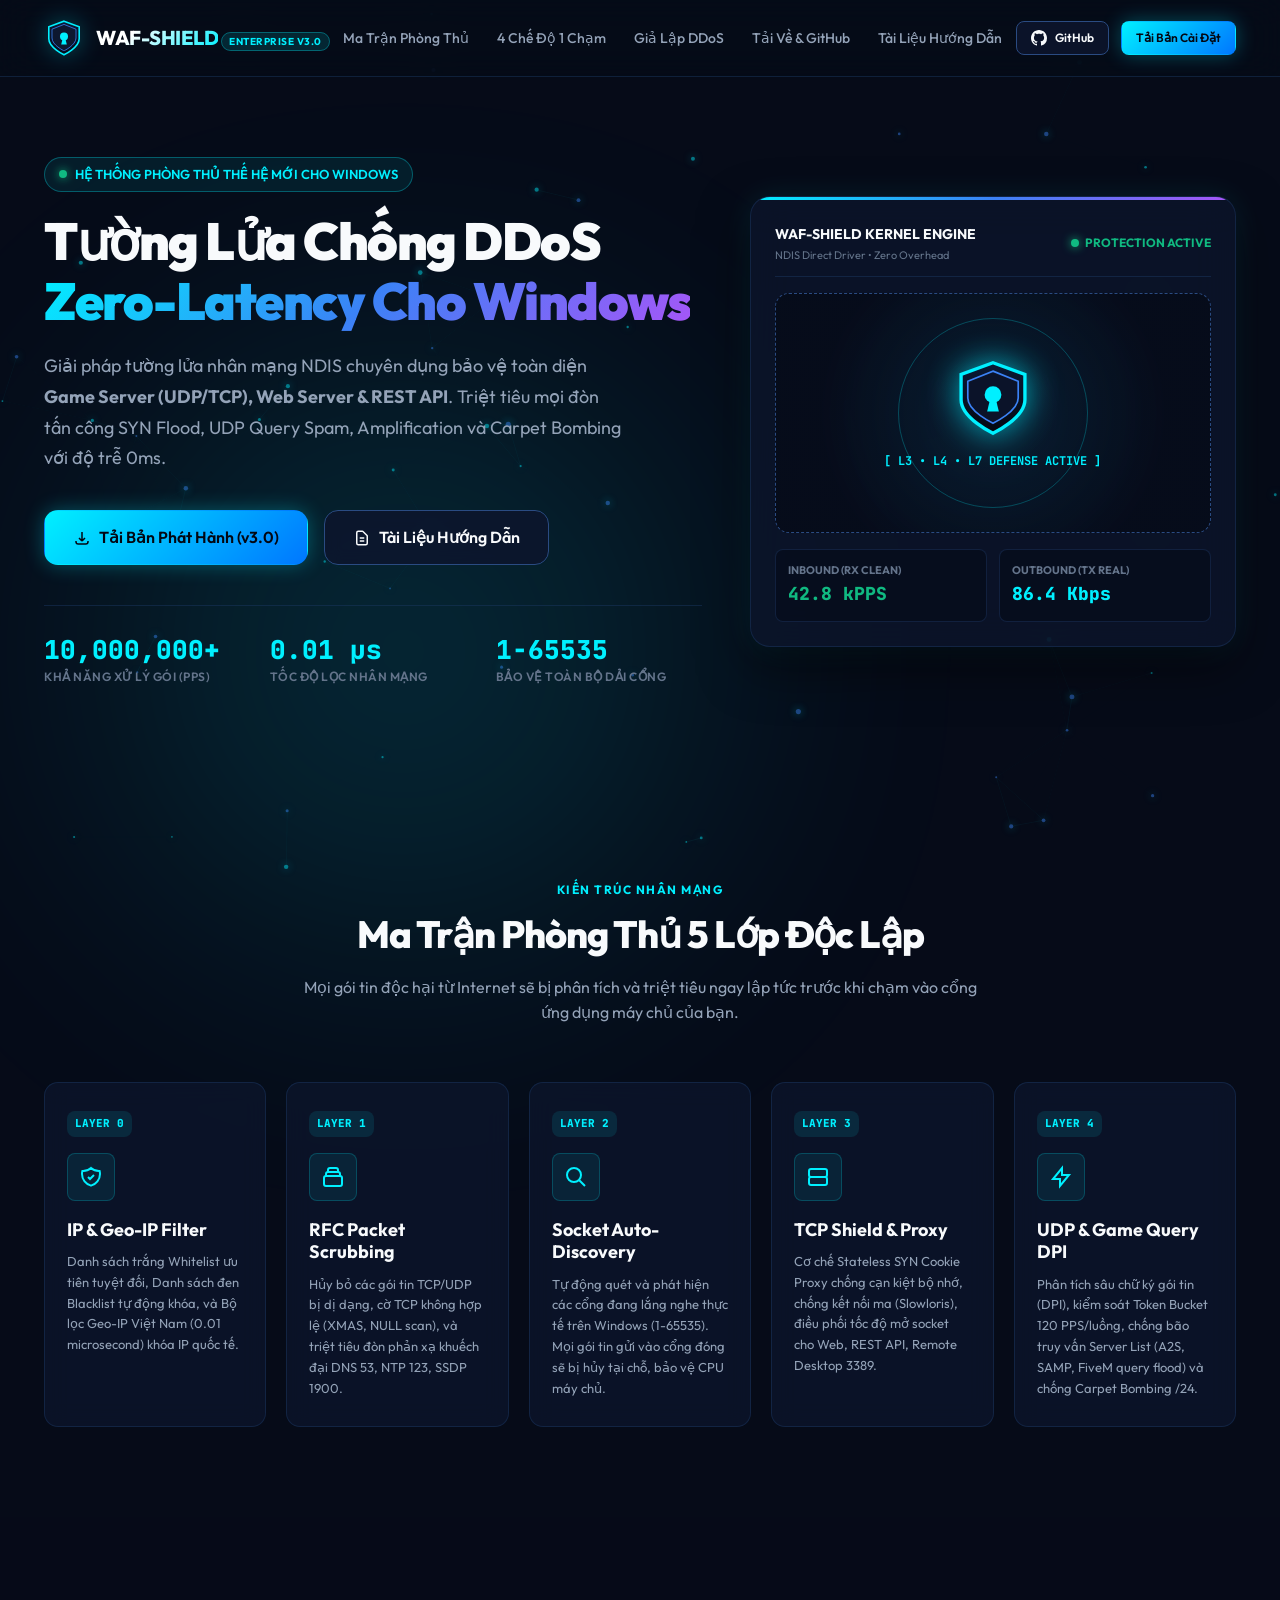
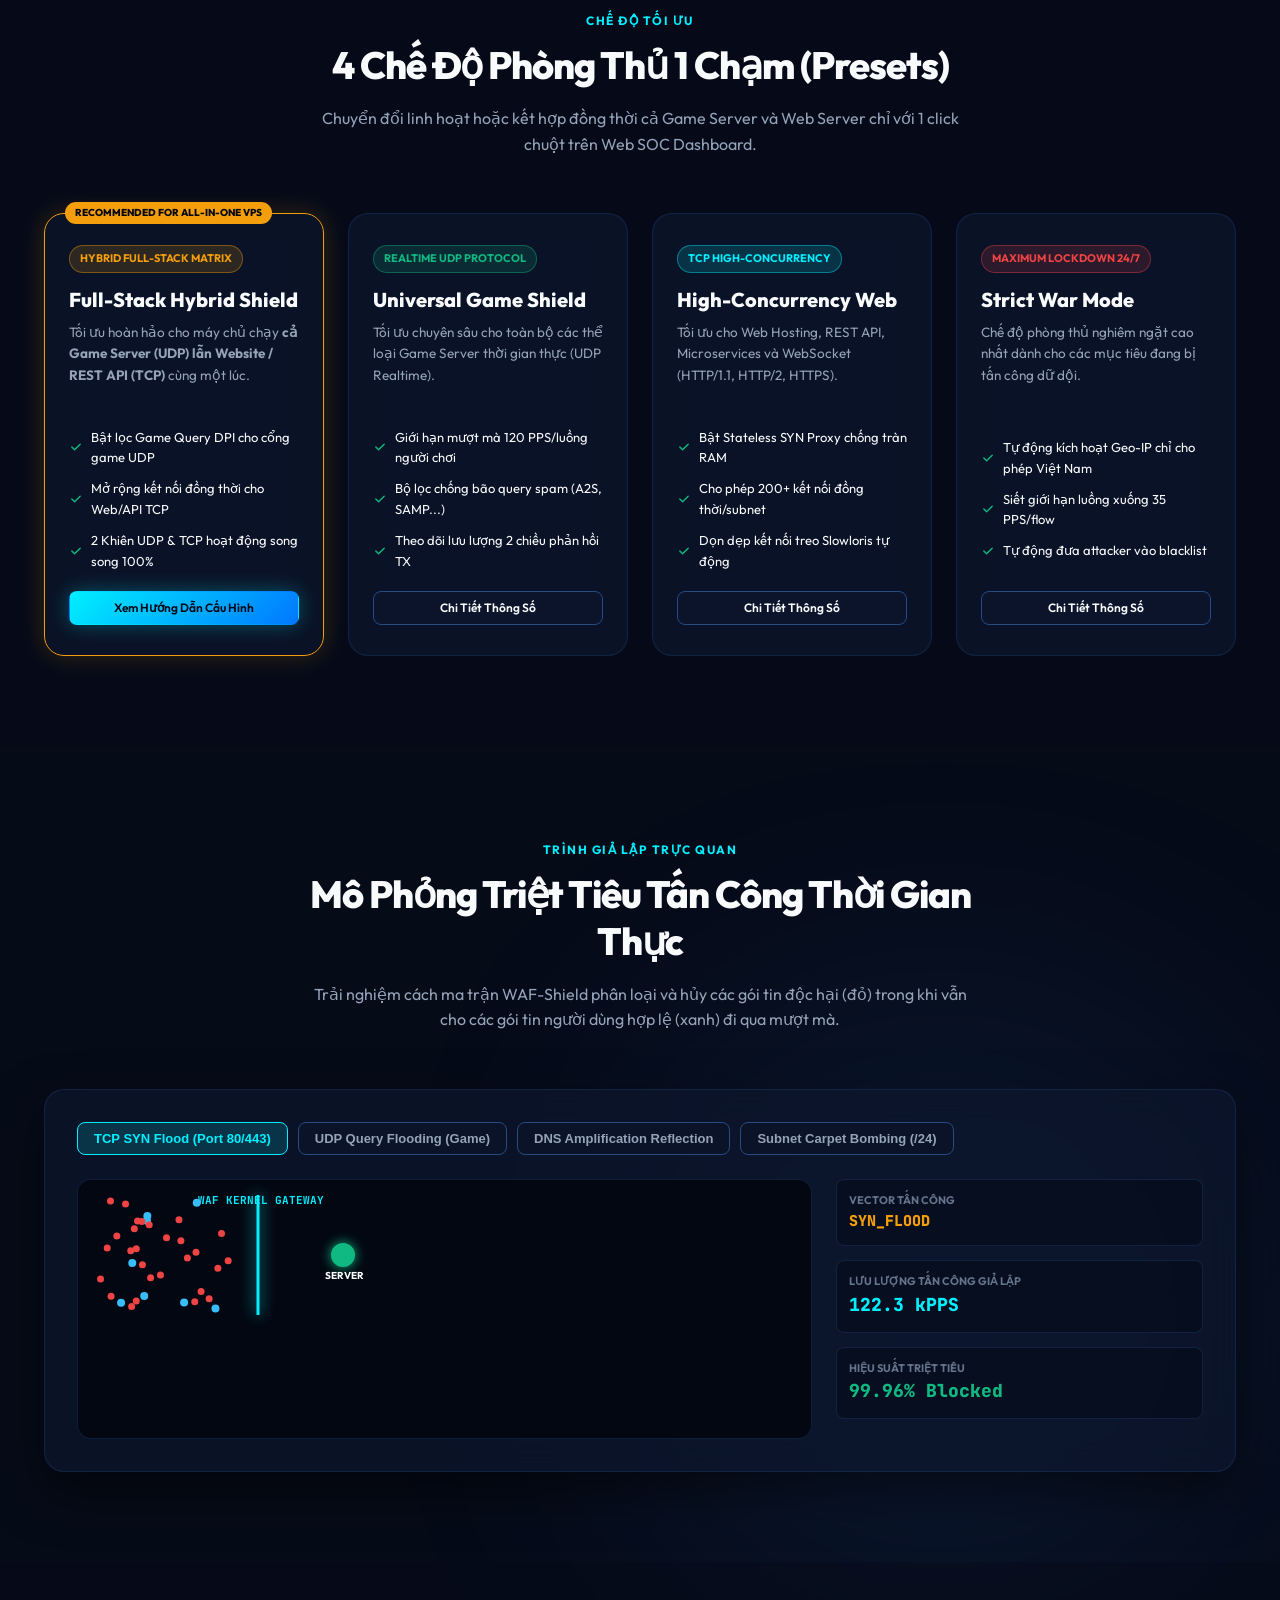
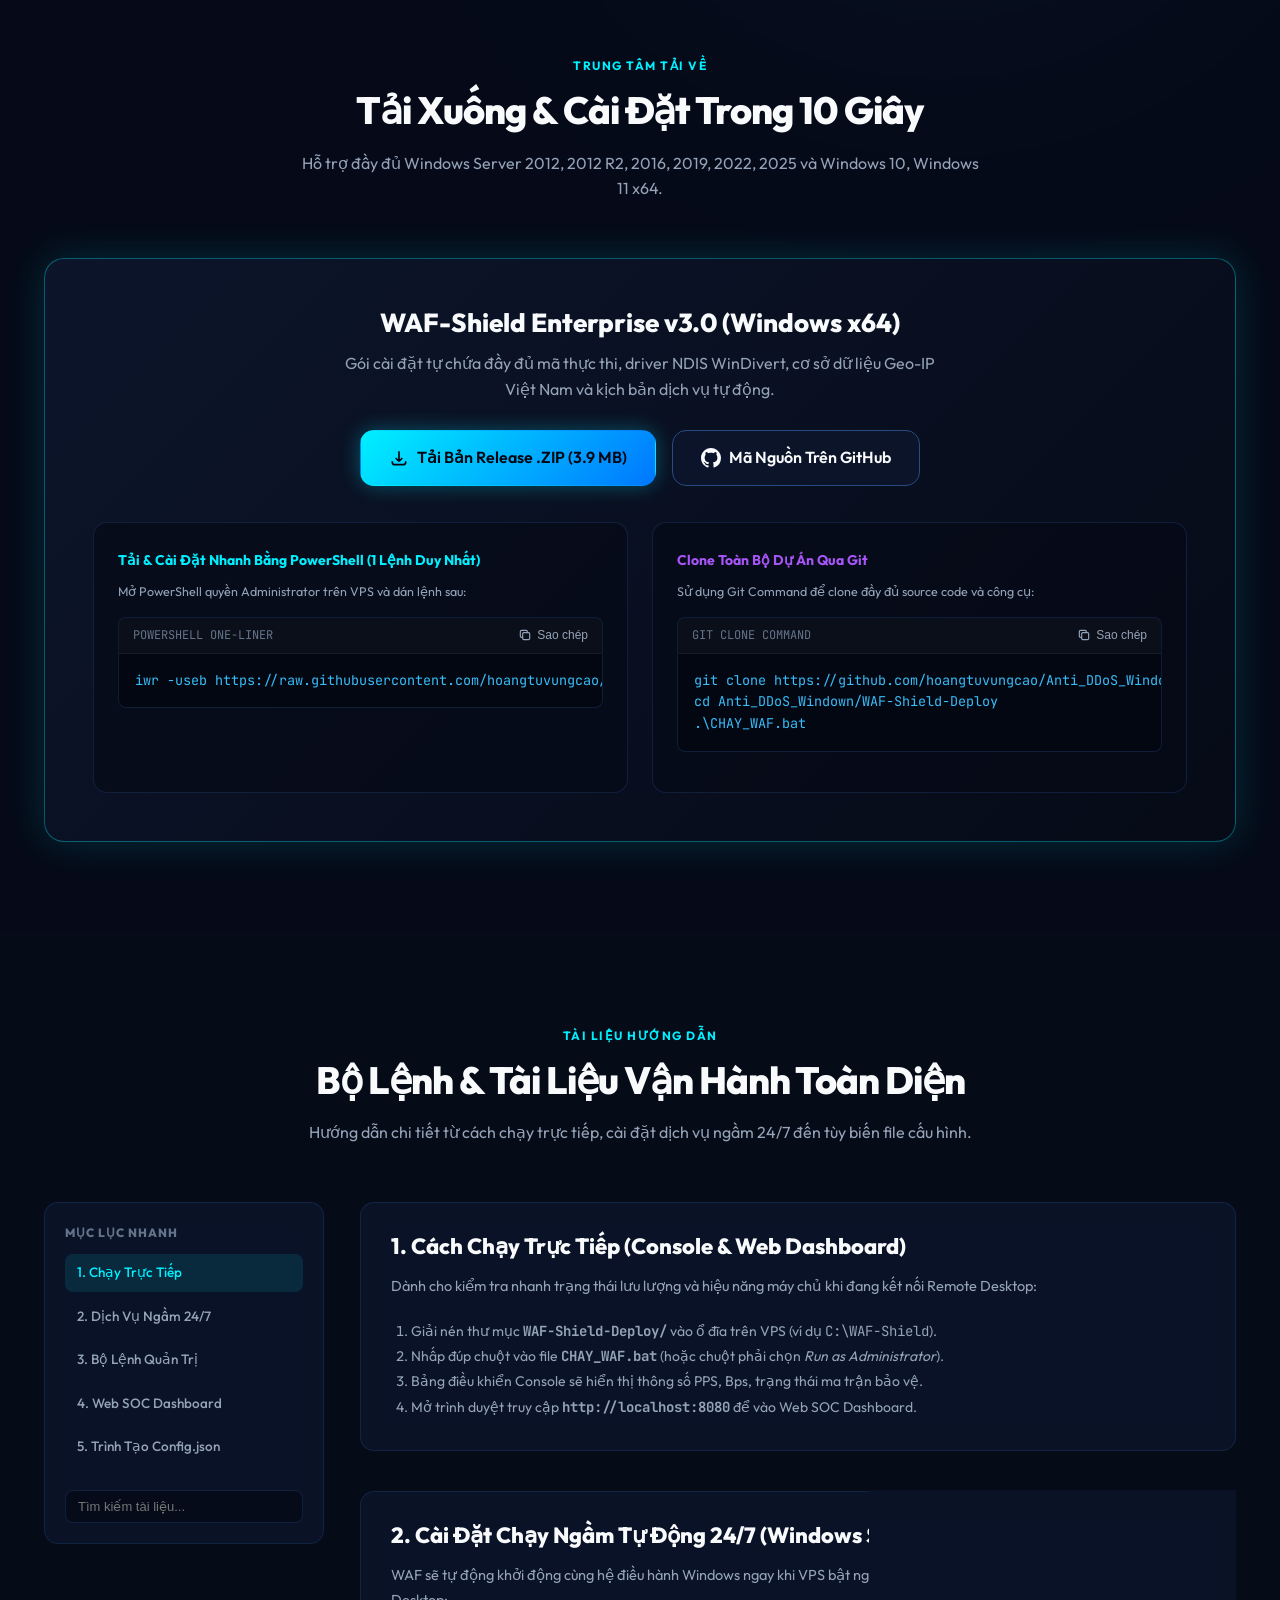
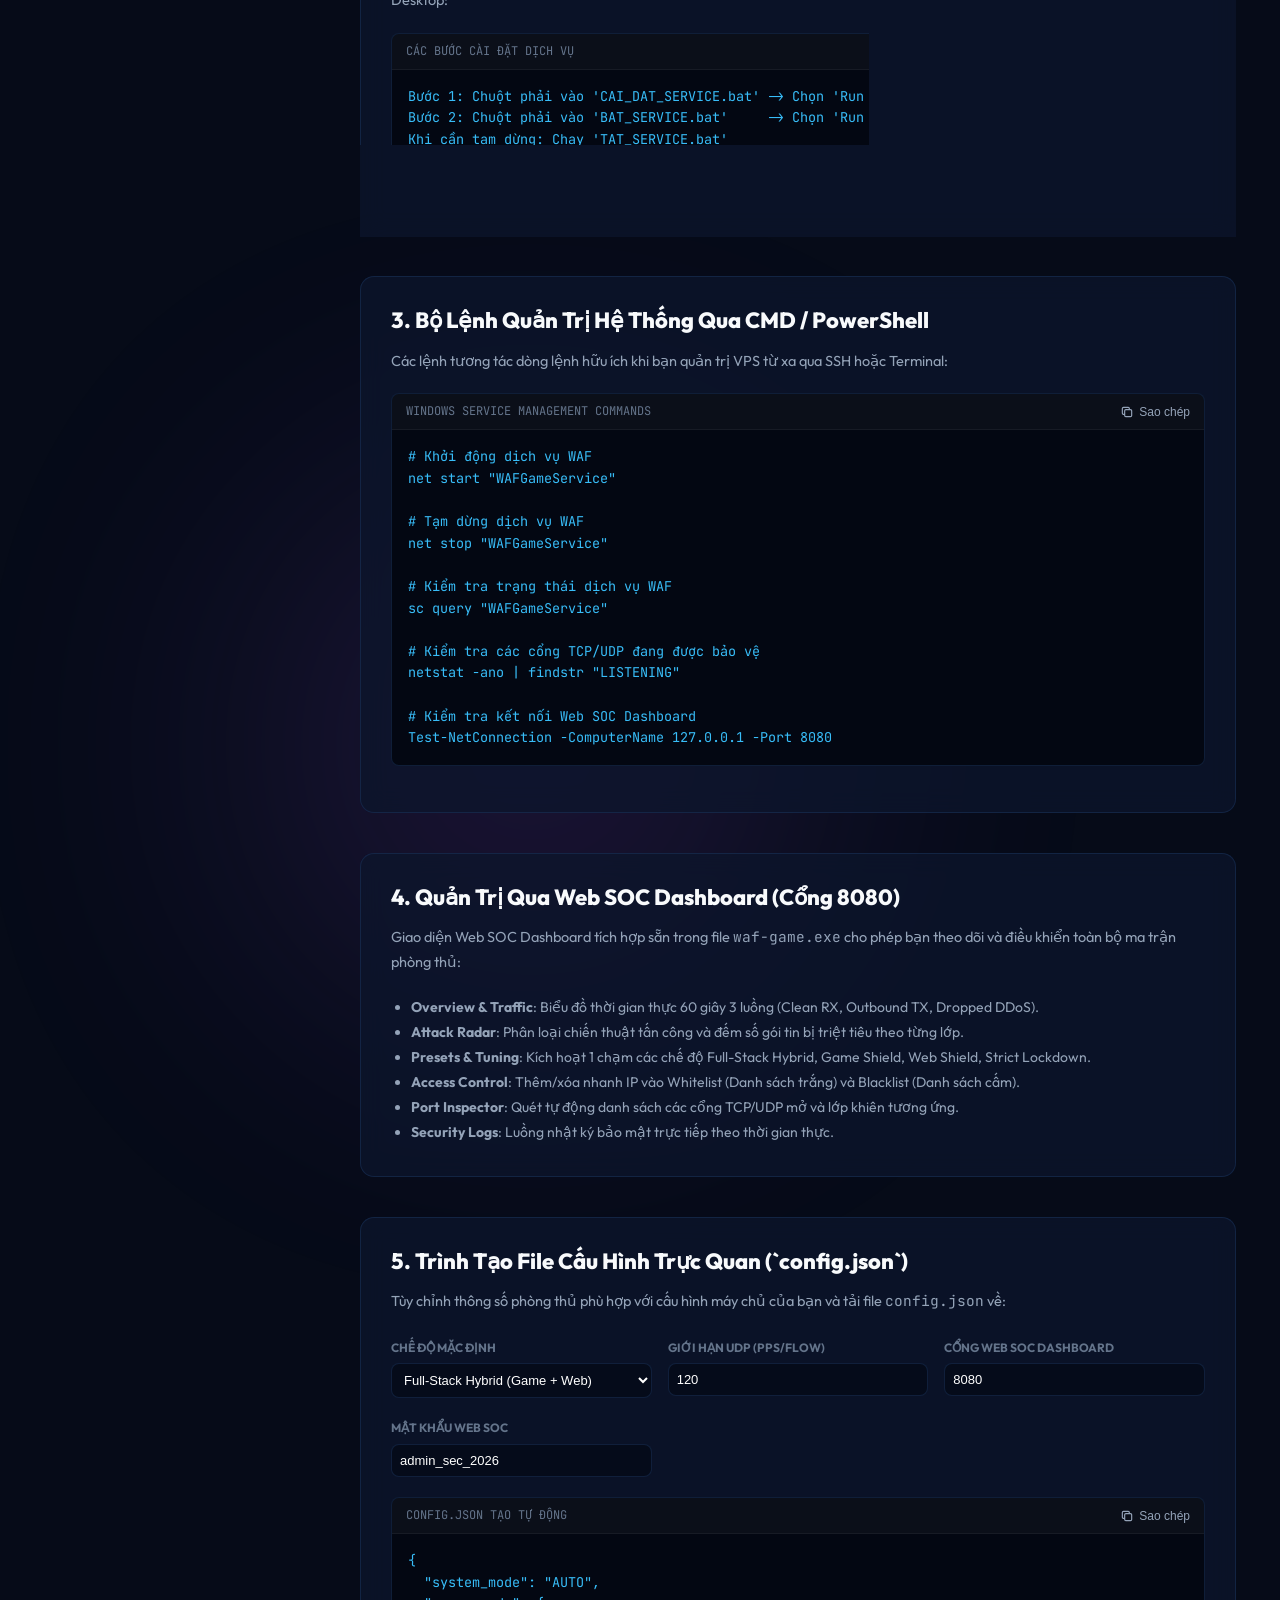
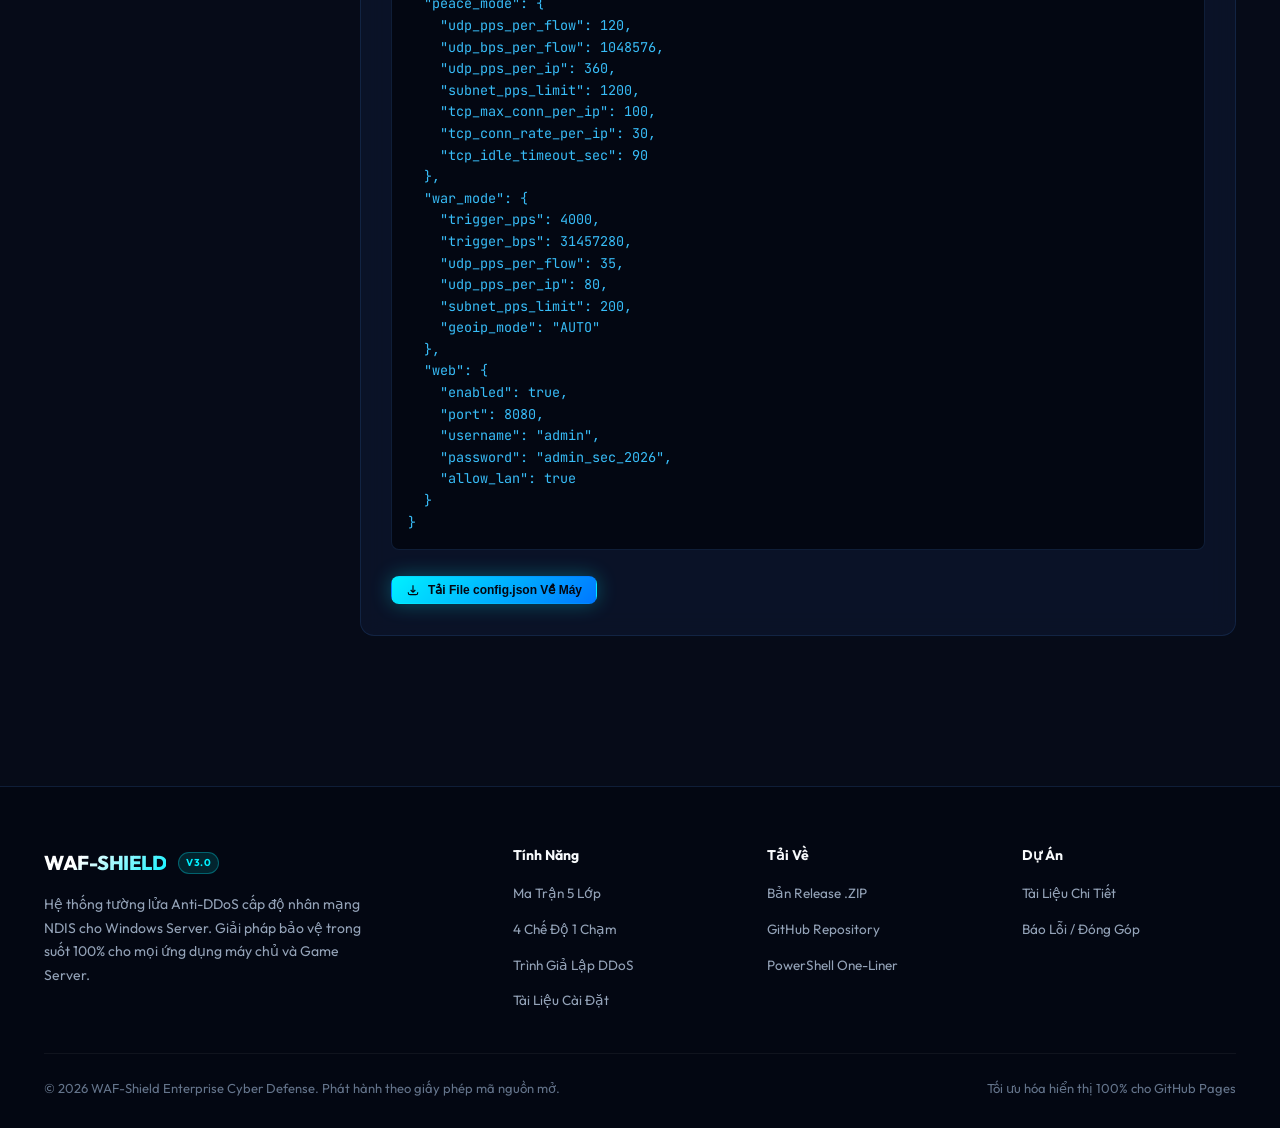
==== commit c084bfaf: "Update exhibition landing page with professional vector SVG icons" ====
--- a/trangchu/index.html
+++ b/trangchu/index.html
@@ -155,43 +155,58 @@
     <section id="features" class="section">
         <div class="container">
             <div class="section-header">
-                <span class="section-tag">KIẾN TRÚC NHÂN</span>
+                <span class="section-tag">KIẾN TRÚC NHÂN MẠNG</span>
                 <h2 class="section-title">Ma Trận Phòng Thủ 5 Lớp Độc Lập</h2>
                 <p class="section-desc">Mọi gói tin độc hại từ Internet sẽ bị phân tích và triệt tiêu ngay lập tức trước khi chạm vào cổng ứng dụng máy chủ của bạn.</p>
             </div>
 
             <div class="arch-grid">
+                <!-- Layer 0 -->
                 <div class="layer-card">
                     <span class="layer-num">LAYER 0</span>
-                    <div class="layer-icon">🛡️</div>
+                    <div class="layer-icon-wrap">
+                        <svg class="layer-svg" fill="none" stroke="currentColor" stroke-width="2" viewBox="0 0 24 24"><path d="M9 12l2 2 4-4m5.618-4.016A11.955 11.955 0 0112 2.944a11.955 11.955 0 01-8.618 3.04A12.02 12.02 0 003 9c0 5.591 3.824 10.29 9 11.622 5.176-1.332 9-6.03 9-11.622 0-1.042-.133-2.052-.382-3.016z"/></svg>
+                    </div>
                     <h3 class="layer-title">IP & Geo-IP Filter</h3>
                     <p class="layer-desc">Danh sách trắng Whitelist ưu tiên tuyệt đối, Danh sách đen Blacklist tự động khóa, và Bộ lọc Geo-IP Việt Nam (0.01 microsecond) khóa IP quốc tế.</p>
                 </div>
 
+                <!-- Layer 1 -->
                 <div class="layer-card">
                     <span class="layer-num">LAYER 1</span>
-                    <div class="layer-icon">🧹</div>
+                    <div class="layer-icon-wrap">
+                        <svg class="layer-svg" fill="none" stroke="currentColor" stroke-width="2" viewBox="0 0 24 24"><path d="M19 11H5m14 0a2 2 0 012 2v6a2 2 0 01-2 2H5a2 2 0 01-2-2v-6a2 2 0 012-2m14 0V9a2 2 0 00-2-2M5 11V9a2 2 0 012-2m0 0V5a2 2 0 012-2h6a2 2 0 012 2v2M7 7h10"/></svg>
+                    </div>
                     <h3 class="layer-title">RFC Packet Scrubbing</h3>
                     <p class="layer-desc">Hủy bỏ các gói tin TCP/UDP bị dị dạng, cờ TCP không hợp lệ (XMAS, NULL scan), và triệt tiêu đòn phản xạ khuếch đại DNS 53, NTP 123, SSDP 1900.</p>
                 </div>
 
+                <!-- Layer 2 -->
                 <div class="layer-card">
                     <span class="layer-num">LAYER 2</span>
-                    <div class="layer-icon">🔍</div>
+                    <div class="layer-icon-wrap">
+                        <svg class="layer-svg" fill="none" stroke="currentColor" stroke-width="2" viewBox="0 0 24 24"><path d="M21 21l-6-6m2-5a7 7 0 11-14 0 7 7 0 0114 0z"/></svg>
+                    </div>
                     <h3 class="layer-title">Socket Auto-Discovery</h3>
                     <p class="layer-desc">Tự động quét và phát hiện các cổng đang lắng nghe thực tế trên Windows (1-65535). Mọi gói tin gửi vào cổng đóng sẽ bị hủy tại chỗ, bảo vệ CPU máy chủ.</p>
                 </div>
 
+                <!-- Layer 3 -->
                 <div class="layer-card">
                     <span class="layer-num">LAYER 3</span>
-                    <div class="layer-icon">🌐</div>
+                    <div class="layer-icon-wrap">
+                        <svg class="layer-svg" fill="none" stroke="currentColor" stroke-width="2" viewBox="0 0 24 24"><path d="M5 12h14M5 12a2 2 0 01-2-2V6a2 2 0 012-2h14a2 2 0 012 2v4a2 2 0 01-2 2M5 12a2 2 0 00-2 2v4a2 2 0 002 2h14a2 2 0 002-2v-4a2 2 0 00-2-2m-2-4h.01M17 16h.01"/></svg>
+                    </div>
                     <h3 class="layer-title">TCP Shield & Proxy</h3>
                     <p class="layer-desc">Cơ chế Stateless SYN Cookie Proxy chống cạn kiệt bộ nhớ, chống kết nối ma (Slowloris), điều phối tốc độ mở socket cho Web, REST API, Remote Desktop 3389.</p>
                 </div>
 
+                <!-- Layer 4 -->
                 <div class="layer-card">
                     <span class="layer-num">LAYER 4</span>
-                    <div class="layer-icon">🎮</div>
+                    <div class="layer-icon-wrap">
+                        <svg class="layer-svg" fill="none" stroke="currentColor" stroke-width="2" viewBox="0 0 24 24"><path d="M13 10V3L4 14h7v7l9-11h-7z"/></svg>
+                    </div>
                     <h3 class="layer-title">UDP & Game Query DPI</h3>
                     <p class="layer-desc">Phân tích sâu chữ ký gói tin (DPI), kiểm soát Token Bucket 120 PPS/luồng, chống bão truy vấn Server List (A2S, SAMP, FiveM query flood) và chống Carpet Bombing /24.</p>
                 </div>
@@ -212,7 +227,7 @@
                 <!-- Preset 1: Hybrid -->
                 <div class="preset-item featured">
                     <div class="preset-item-header">
-                        <span class="preset-badge" style="background:rgba(245, 158, 11, 0.15); color:var(--yellow); border:1px solid rgba(245, 158, 11, 0.4);">🌟 HYBRID ALL-IN-ONE</span>
+                        <span class="preset-badge" style="background:rgba(245, 158, 11, 0.15); color:var(--yellow); border:1px solid rgba(245, 158, 11, 0.4);">HYBRID FULL-STACK MATRIX</span>
                         <h3 class="preset-title">Full-Stack Hybrid Shield</h3>
                         <p class="preset-desc">Tối ưu hoàn hảo cho máy chủ chạy <b>cả Game Server (UDP) lẫn Website / REST API (TCP)</b> cùng một lúc.</p>
                     </div>
@@ -227,7 +242,7 @@
                 <!-- Preset 2: Game -->
                 <div class="preset-item">
                     <div class="preset-item-header">
-                        <span class="preset-badge" style="background:rgba(16, 185, 129, 0.15); color:var(--green); border:1px solid rgba(16, 185, 129, 0.4);">🎮 GAME SERVER FOCUS</span>
+                        <span class="preset-badge" style="background:rgba(16, 185, 129, 0.15); color:var(--green); border:1px solid rgba(16, 185, 129, 0.4);">REALTIME UDP PROTOCOL</span>
                         <h3 class="preset-title">Universal Game Shield</h3>
                         <p class="preset-desc">Tối ưu chuyên sâu cho toàn bộ các thể loại Game Server thời gian thực (UDP Realtime).</p>
                     </div>
@@ -242,7 +257,7 @@
                 <!-- Preset 3: Web -->
                 <div class="preset-item">
                     <div class="preset-item-header">
-                        <span class="preset-badge" style="background:rgba(0, 240, 255, 0.15); color:var(--cyan); border:1px solid rgba(0, 240, 255, 0.4);">🌐 WEB & API FOCUS</span>
+                        <span class="preset-badge" style="background:rgba(0, 240, 255, 0.15); color:var(--cyan); border:1px solid rgba(0, 240, 255, 0.4);">TCP HIGH-CONCURRENCY</span>
                         <h3 class="preset-title">High-Concurrency Web</h3>
                         <p class="preset-desc">Tối ưu cho Web Hosting, REST API, Microservices và WebSocket (HTTP/1.1, HTTP/2, HTTPS).</p>
                     </div>
@@ -257,8 +272,8 @@
                 <!-- Preset 4: Strict -->
                 <div class="preset-item">
                     <div class="preset-item-header">
-                        <span class="preset-badge" style="background:rgba(239, 68, 68, 0.15); color:var(--red); border:1px solid rgba(239, 68, 68, 0.4);">⚔️ MAXIMUM LOCKDOWN</span>
-                        <h3 class="preset-title">Strict War Mode 24/7</h3>
+                        <span class="preset-badge" style="background:rgba(239, 68, 68, 0.15); color:var(--red); border:1px solid rgba(239, 68, 68, 0.4);">MAXIMUM LOCKDOWN 24/7</span>
+                        <h3 class="preset-title">Strict War Mode</h3>
                         <p class="preset-desc">Chế độ phòng thủ nghiêm ngặt cao nhất dành cho các mục tiêu đang bị tấn công dữ dội.</p>
                     </div>
                     <ul class="preset-specs">
@@ -284,10 +299,10 @@
             <div class="simulator-container">
                 <div class="sim-controls">
                     <div class="sim-attacks">
-                        <button class="sim-btn active" onclick="switchSimAttack('SYN_FLOOD')">⚡ TCP SYN Flood (Port 80/443)</button>
-                        <button class="sim-btn" onclick="switchSimAttack('UDP_QUERY_SPAM')">🎮 UDP Query Spam (Port 7777/27015)</button>
-                        <button class="sim-btn" onclick="switchSimAttack('DNS_AMPLIFICATION')">💥 DNS Reflection Amplification</button>
-                        <button class="sim-btn" onclick="switchSimAttack('CARPET_BOMBING')">💣 Subnet Carpet Bombing (/24)</button>
+                        <button class="sim-btn active" onclick="switchSimAttack('SYN_FLOOD')">TCP SYN Flood (Port 80/443)</button>
+                        <button class="sim-btn" onclick="switchSimAttack('UDP_QUERY_SPAM')">UDP Query Flooding (Game)</button>
+                        <button class="sim-btn" onclick="switchSimAttack('DNS_AMPLIFICATION')">DNS Amplification Reflection</button>
+                        <button class="sim-btn" onclick="switchSimAttack('CARPET_BOMBING')">Subnet Carpet Bombing (/24)</button>
                     </div>
                 </div>
 
@@ -343,24 +358,24 @@
 
                 <div class="download-grid">
                     <div class="dl-box">
-                        <b style="color:var(--cyan); font-size:14px;">⚡ Tải & Cài Đặt Nhanh Bằng PowerShell (1 Lệnh Duy Nhất)</b>
+                        <b style="color:var(--cyan); font-size:14px;">Tải & Cài Đặt Nhanh Bằng PowerShell (1 Lệnh Duy Nhất)</b>
                         <p style="font-size:12.5px; color:var(--text-secondary); margin:8px 0 12px;">Mở PowerShell quyền Administrator trên VPS và dán lệnh sau:</p>
                         <div class="code-container">
                             <div class="code-header">
                                 <span>POWERSHELL ONE-LINER</span>
-                                <button class="code-copy-btn" onclick="copyCode('psCmd', 'lệnh PowerShell')">📋 Sao chép</button>
+                                <button class="code-copy-btn" onclick="copyCode('psCmd', 'lệnh PowerShell')"><svg width="14" height="14" fill="none" stroke="currentColor" stroke-width="2" viewBox="0 0 24 24"><path d="M8 16H6a2 2 0 01-2-2V6a2 2 0 012-2h8a2 2 0 012 2v2m-6 12h8a2 2 0 002-2v-8a2 2 0 00-2-2h-8a2 2 0 00-2 2v8a2 2 0 002 2z"/></svg> Sao chép</button>
                             </div>
                             <pre class="code-box" id="psCmd">iwr -useb https://raw.githubusercontent.com/hoangtuvungcao/Anti_DDoS_Windown/main/WAF-Shield-Windows-Release.zip -OutFile WAF-Shield.zip; Expand-Archive WAF-Shield.zip -DestinationPath C:\WAF-Shield -Force; cd C:\WAF-Shield\WAF-Shield-Deploy; .\CHAY_WAF.bat</pre>
                         </div>
                     </div>
 
                     <div class="dl-box">
-                        <b style="color:var(--purple); font-size:14px;">📦 Clone Toàn Bộ Dự Án Qua Git</b>
+                        <b style="color:var(--purple); font-size:14px;">Clone Toàn Bộ Dự Án Qua Git</b>
                         <p style="font-size:12.5px; color:var(--text-secondary); margin:8px 0 12px;">Sử dụng Git Command để clone đầy đủ source code và công cụ:</p>
                         <div class="code-container">
                             <div class="code-header">
                                 <span>GIT CLONE COMMAND</span>
-                                <button class="code-copy-btn" onclick="copyCode('gitCmd', 'lệnh Git')">📋 Sao chép</button>
+                                <button class="code-copy-btn" onclick="copyCode('gitCmd', 'lệnh Git')"><svg width="14" height="14" fill="none" stroke="currentColor" stroke-width="2" viewBox="0 0 24 24"><path d="M8 16H6a2 2 0 01-2-2V6a2 2 0 012-2h8a2 2 0 012 2v2m-6 12h8a2 2 0 002-2v-8a2 2 0 00-2-2h-8a2 2 0 00-2 2v8a2 2 0 002 2z"/></svg> Sao chép</button>
                             </div>
                             <pre class="code-box" id="gitCmd">git clone https://github.com/hoangtuvungcao/Anti_DDoS_Windown.git
 cd Anti_DDoS_Windown/WAF-Shield-Deploy
@@ -385,22 +400,22 @@
                 <aside class="docs-sidebar">
                     <div class="docs-nav-title">Mục Lục Nhanh</div>
                     <ul class="docs-nav-list">
-                        <li class="docs-nav-item active"><a href="#doc-quickstart">🚀 1. Chạy Trực Tiếp</a></li>
-                        <li class="docs-nav-item"><a href="#doc-service">⚙️ 2. Dịch Vụ Ngầm 24/7</a></li>
-                        <li class="docs-nav-item"><a href="#doc-cmds">💻 3. Bộ Lệnh Quản Trị</a></li>
-                        <li class="docs-nav-item"><a href="#doc-web">🌐 4. Web SOC Dashboard</a></li>
-                        <li class="docs-nav-item"><a href="#doc-config">🔧 5. Trình Tạo Config.json</a></li>
+                        <li class="docs-nav-item active"><a href="#doc-quickstart">1. Chạy Trực Tiếp</a></li>
+                        <li class="docs-nav-item"><a href="#doc-service">2. Dịch Vụ Ngầm 24/7</a></li>
+                        <li class="docs-nav-item"><a href="#doc-cmds">3. Bộ Lệnh Quản Trị</a></li>
+                        <li class="docs-nav-item"><a href="#doc-web">4. Web SOC Dashboard</a></li>
+                        <li class="docs-nav-item"><a href="#doc-config">5. Trình Tạo Config.json</a></li>
                     </ul>
 
                     <div style="margin-top:24px;">
-                        <input type="text" id="docsSearchInput" placeholder="🔍 Tìm kiếm tài liệu..." style="width:100%; padding:8px 12px; background:rgba(6,11,24,0.7); border:1px solid var(--border-dim); border-radius:var(--radius-sm); color:#fff; font-size:13px;">
+                        <input type="text" id="docsSearchInput" placeholder="Tìm kiếm tài liệu..." style="width:100%; padding:8px 12px; background:rgba(6,11,24,0.7); border:1px solid var(--border-dim); border-radius:var(--radius-sm); color:#fff; font-size:13px;">
                     </div>
                 </aside>
 
                 <div class="docs-content">
                     <!-- Doc 1 -->
                     <div class="docs-block" id="doc-quickstart">
-                        <h3>🚀 1. Cách Chạy Trực Tiếp (Console & Web Dashboard)</h3>
+                        <h3>1. Cách Chạy Trực Tiếp (Console & Web Dashboard)</h3>
                         <p>Dành cho kiểm tra nhanh trạng thái lưu lượng và hiệu năng máy chủ khi đang kết nối Remote Desktop:</p>
                         <ol style="margin-left:20px; color:var(--text-secondary); line-height:1.8; font-size:14px;">
                             <li>Giải nén thư mục <b><code>WAF-Shield-Deploy/</code></b> vào ổ đĩa trên VPS (ví dụ <code>C:\WAF-Shield</code>).</li>
@@ -412,13 +427,13 @@
 
                     <!-- Doc 2 -->
                     <div class="docs-block" id="doc-service">
-                        <h3>⚙️ 2. Cài Đặt Chạy Ngầm Tự Động 24/7 (Windows Service)</h3>
+                        <h3>2. Cài Đặt Chạy Ngầm Tự Động 24/7 (Windows Service)</h3>
                         <p>WAF sẽ tự động khởi động cùng hệ điều hành Windows ngay khi VPS bật nguồn mà không cần bạn phải đăng nhập Remote Desktop:</p>
                         
                         <div class="code-container">
                             <div class="code-header">
                                 <span>CÁC BƯỚC CÀI ĐẶT DỊCH VỤ</span>
-                                <button class="code-copy-btn" onclick="copyCode('srvCmds', 'hướng dẫn dịch vụ')">📋 Sao chép</button>
+                                <button class="code-copy-btn" onclick="copyCode('srvCmds', 'hướng dẫn dịch vụ')"><svg width="14" height="14" fill="none" stroke="currentColor" stroke-width="2" viewBox="0 0 24 24"><path d="M8 16H6a2 2 0 01-2-2V6a2 2 0 012-2h8a2 2 0 012 2v2m-6 12h8a2 2 0 002-2v-8a2 2 0 00-2-2h-8a2 2 0 00-2 2v8a2 2 0 002 2z"/></svg> Sao chép</button>
                             </div>
                             <pre class="code-box" id="srvCmds">Bước 1: Chuột phải vào 'CAI_DAT_SERVICE.bat' -> Chọn 'Run as Administrator'
 Bước 2: Chuột phải vào 'BAT_SERVICE.bat'     -> Chọn 'Run as Administrator' để chạy ngầm!
@@ -429,13 +444,13 @@
 
                     <!-- Doc 3 -->
                     <div class="docs-block" id="doc-cmds">
-                        <h3>💻 3. Bộ Lệnh Quản Trị Hệ Thống Qua CMD / PowerShell</h3>
+                        <h3>3. Bộ Lệnh Quản Trị Hệ Thống Qua CMD / PowerShell</h3>
                         <p>Các lệnh tương tác dòng lệnh hữu ích khi bạn quản trị VPS từ xa qua SSH hoặc Terminal:</p>
 
                         <div class="code-container">
                             <div class="code-header">
                                 <span>WINDOWS SERVICE MANAGEMENT COMMANDS</span>
-                                <button class="code-copy-btn" onclick="copyCode('winCmds', 'lệnh Windows')">📋 Sao chép</button>
+                                <button class="code-copy-btn" onclick="copyCode('winCmds', 'lệnh Windows')"><svg width="14" height="14" fill="none" stroke="currentColor" stroke-width="2" viewBox="0 0 24 24"><path d="M8 16H6a2 2 0 01-2-2V6a2 2 0 012-2h8a2 2 0 012 2v2m-6 12h8a2 2 0 002-2v-8a2 2 0 00-2-2h-8a2 2 0 00-2 2v8a2 2 0 002 2z"/></svg> Sao chép</button>
                             </div>
                             <pre class="code-box" id="winCmds"># Khởi động dịch vụ WAF
 net start "WAFGameService"
@@ -456,7 +471,7 @@
 
                     <!-- Doc 4 -->
                     <div class="docs-block" id="doc-web">
-                        <h3>🌐 4. Quản Trị Qua Web SOC Dashboard (Cổng 8080)</h3>
+                        <h3>4. Quản Trị Qua Web SOC Dashboard (Cổng 8080)</h3>
                         <p>Giao diện Web SOC Dashboard tích hợp sẵn trong file <code>waf-game.exe</code> cho phép bạn theo dõi và điều khiển toàn bộ ma trận phòng thủ:</p>
                         <ul style="margin-left:20px; color:var(--text-secondary); line-height:1.8; font-size:14px;">
                             <li><b>Overview & Traffic</b>: Biểu đồ thời gian thực 60 giây 3 luồng (Clean RX, Outbound TX, Dropped DDoS).</li>
@@ -470,17 +485,17 @@
 
                     <!-- Doc 5: Config Generator -->
                     <div class="docs-block" id="doc-config">
-                        <h3>🔧 5. Trình Tạo File Cấu Hình Trực Quan (`config.json`)</h3>
+                        <h3>5. Trình Tạo File Cấu Hình Trực Quan (`config.json`)</h3>
                         <p>Tùy chỉnh thông số phòng thủ phù hợp với cấu hình máy chủ của bạn và tải file <code>config.json</code> về:</p>
 
                         <div style="display:grid; grid-template-columns:repeat(auto-fit, minmax(200px, 1fr)); gap:16px; margin-bottom:20px;">
                             <div>
                                 <label style="font-size:12px; font-weight:700; color:var(--text-muted);">CHẾ ĐỘ MẶC ĐỊNH</label>
                                 <select id="cfgPreset" onchange="updateGeneratedConfig()" style="width:100%; padding:8px; background:rgba(6,11,24,0.8); border:1px solid var(--border-dim); border-radius:var(--radius-sm); color:#fff; font-size:13px; margin-top:4px;">
-                                    <option value="HYBRID">🌟 Full-Stack Hybrid (Game + Web)</option>
-                                    <option value="GAME">🎮 Universal Game Shield</option>
-                                    <option value="WEB">🌐 High-Concurrency Web Shield</option>
-                                    <option value="STRICT">⚔️ Strict War Mode</option>
+                                    <option value="HYBRID">Full-Stack Hybrid (Game + Web)</option>
+                                    <option value="GAME">Universal Game Shield</option>
+                                    <option value="WEB">High-Concurrency Web Shield</option>
+                                    <option value="STRICT">Strict War Mode</option>
                                 </select>
                             </div>
                             <div>
@@ -500,7 +515,7 @@
                         <div class="code-container">
                             <div class="code-header">
                                 <span>CONFIG.JSON TẠO TỰ ĐỘNG</span>
-                                <button class="code-copy-btn" onclick="copyCode('configJsonPreview', 'cấu hình config.json')">📋 Sao chép</button>
+                                <button class="code-copy-btn" onclick="copyCode('configJsonPreview', 'cấu hình config.json')"><svg width="14" height="14" fill="none" stroke="currentColor" stroke-width="2" viewBox="0 0 24 24"><path d="M8 16H6a2 2 0 01-2-2V6a2 2 0 012-2h8a2 2 0 012 2v2m-6 12h8a2 2 0 002-2v-8a2 2 0 00-2-2h-8a2 2 0 00-2 2v8a2 2 0 002 2z"/></svg> Sao chép</button>
                             </div>
                             <pre class="code-box" id="configJsonPreview"></pre>
                         </div>
--- a/trangchu/style.css
+++ b/trangchu/style.css
@@ -516,9 +516,28 @@
     margin-bottom: 16px;
     width: fit-content;
 }
-.layer-icon {
-    font-size: 32px;
-    margin-bottom: 16px;
+.layer-icon-wrap {
+    width: 48px;
+    height: 48px;
+    border-radius: var(--radius-sm);
+    background: rgba(0, 240, 255, 0.08);
+    border: 1px solid rgba(0, 240, 255, 0.2);
+    display: flex;
+    align-items: center;
+    justify-content: center;
+    margin-bottom: 18px;
+    color: var(--cyan);
+    transition: var(--transition);
+}
+.layer-card:hover .layer-icon-wrap {
+    background: var(--cyan);
+    color: #030712;
+    box-shadow: 0 0 16px var(--cyan-glow);
+    transform: scale(1.08);
+}
+.layer-svg {
+    width: 24px;
+    height: 24px;
 }
 .layer-title {
     font-size: 18px;
@@ -530,6 +549,7 @@
     color: var(--text-secondary);
     line-height: 1.6;
 }
+
 
 /* 4 Presets Showcase */
 .presets-grid {
